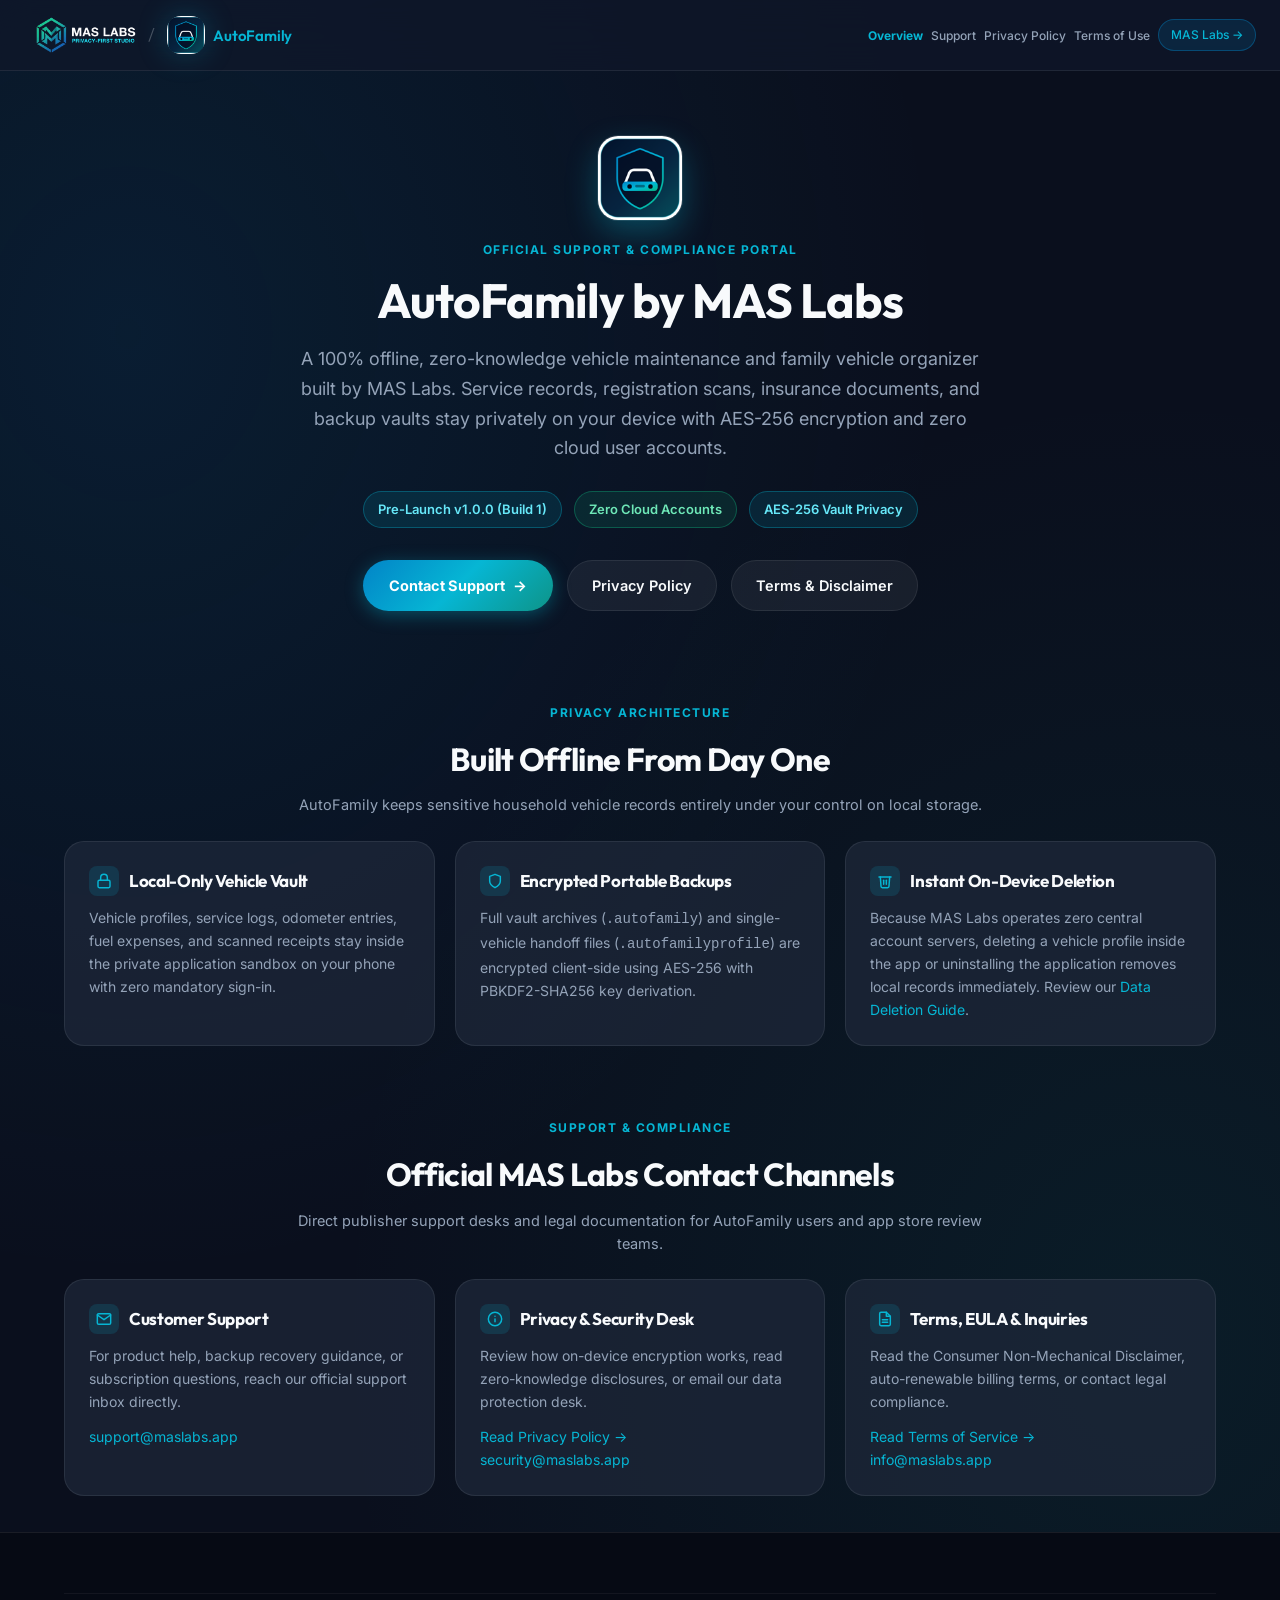
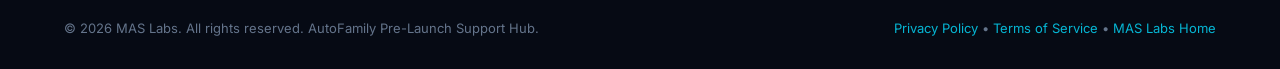
==== autofamily/index.html @ d7d251d2 "Pre-launch AutoFamily web namespace, legal compliance pages, and CODEOWNERS [2026-11-15 15:26 GST]" ====
<!DOCTYPE html>
<html lang="en">
<head>
  <meta charset="UTF-8">
  <meta name="viewport" content="width=device-width, initial-scale=1.0">
  <title>AutoFamily by MAS Labs | Official Support &amp; Pre-Launch Compliance Hub</title>
  <meta name="description" content="Official MAS Labs pre-launch support, privacy policy, data deletion guidance, and legal compliance portal for AutoFamily, our 100% offline encrypted vehicle maintenance and family records vault.">
  <meta name="robots" content="noindex, nofollow">
  <link rel="canonical" href="https://maslabs.app/autofamily/">

  <!-- Open Graph / Social Sharing -->
  <meta property="og:type" content="website">
  <meta property="og:site_name" content="MAS Labs">
  <meta property="og:title" content="AutoFamily by MAS Labs | Official Support &amp; Compliance Hub">
  <meta property="og:description" content="100% offline encrypted vehicle maintenance, service logs, and family document organizer by MAS Labs. Zero cloud accounts and zero ad trackers.">
  <meta property="og:url" content="https://maslabs.app/autofamily/">
  <meta property="og:image" content="https://maslabs.app/autofamily/assets/og-banner.png">
  <meta property="og:image:width" content="1200">
  <meta property="og:image:height" content="630">
  <meta property="og:image:alt" content="AutoFamily Offline Encrypted Vehicle Vault by MAS Labs">
  <meta property="og:locale" content="en_US">

  <!-- X / Twitter Card Meta Tags -->
  <meta name="twitter:card" content="summary_large_image">
  <meta name="twitter:title" content="AutoFamily by MAS Labs | Official Support &amp; Compliance Hub">
  <meta name="twitter:description" content="100% offline encrypted vehicle maintenance, service logs, and family document organizer by MAS Labs.">
  <meta name="twitter:image" content="https://maslabs.app/autofamily/assets/og-banner.png">

  <!-- Favicons & App Icons -->
  <link rel="icon" type="image/svg+xml" href="/autofamily/assets/autofamily-icon.svg">
  <link rel="icon" type="image/png" sizes="32x32" href="/favicon-32x32.png">
  <link rel="icon" type="image/png" sizes="16x16" href="/favicon-16x16.png">
  <link rel="apple-touch-icon" sizes="180x180" href="/apple-touch-icon.png">
  <link rel="shortcut icon" href="/favicon.ico">

  <link rel="preconnect" href="https://fonts.googleapis.com">
  <link rel="preconnect" href="https://fonts.gstatic.com" crossorigin>
  <link href="https://fonts.googleapis.com/css2?family=Inter:wght@300;400;500;600;700&family=Outfit:wght@500;600;700;800&display=swap" rel="stylesheet">

  <link rel="stylesheet" href="/styles.css?v=276.1">
  <link rel="stylesheet" href="/autofamily/autofamily.css?v=1">
</head>
<body>

  <!-- Navigation Bar -->
  <header class="navbar">
    <div class="container nav-container">
      <a href="/autofamily/" class="logo" aria-label="MAS Labs / AutoFamily Home">
        <picture class="brand-picture">
          <source srcset="/assets/branding/mas_labs_horizontal_lockup_nav.webp?v=276.1" type="image/webp">
          <img src="/assets/branding/mas_labs_horizontal_lockup_nav.png?v=276.1" alt="MAS Labs - Privacy-First Studio" class="nav-brand-lockup" width="111" height="40" decoding="async">
        </picture>
        <span class="nav-brand-divider">/</span>
        <span class="nav-product-group">
          <img src="/autofamily/assets/autofamily-icon-nav.png?v=1" alt="AutoFamily App Icon" class="nav-app-icon" width="28" height="28" decoding="async">
          <span class="nav-product-tag">AutoFamily</span>
        </span>
      </a>

      <ul class="nav-links">
        <li><a href="/autofamily/" style="color: var(--primary-cyan); font-weight: 700;">Overview</a></li>
        <li><a href="/autofamily/#support">Support</a></li>
        <li><a href="/autofamily/privacy.html">Privacy Policy</a></li>
        <li><a href="/autofamily/terms.html">Terms of Use</a></li>
        <li><a href="/" class="btn-nav">MAS Labs &rarr;</a></li>
      </ul>

      <button class="mobile-menu-btn" aria-label="Toggle navigation menu" aria-expanded="false">&#9776;</button>
    </div>
  </header>

  <main class="container">
    <!-- Hero Overview Section -->
    <section class="af-hero">
      <div class="af-hero-icon-wrap">
        <img src="/autofamily/assets/autofamily-icon-nav.png?v=1" alt="AutoFamily by MAS Labs" class="af-hero-icon" width="84" height="84">
      </div>

      <span class="section-tag">Official Support &amp; Compliance Portal</span>
      <h1 class="af-hero-title">AutoFamily by MAS Labs</h1>
      <p class="af-hero-subtitle">
        A 100% offline, zero-knowledge vehicle maintenance and family vehicle organizer built by MAS Labs. Service records, registration scans, insurance documents, and backup vaults stay privately on your device with AES-256 encryption and zero cloud user accounts.
      </p>

      <div class="af-status-row">
        <span class="af-pill" id="afVersionBadge">Pre-Launch v1.0.0 (Build 1)</span>
        <span class="af-pill af-pill-emerald">Zero Cloud Accounts</span>
        <span class="af-pill">AES-256 Vault Privacy</span>
      </div>

      <div class="af-cta-row">
        <a href="mailto:support@maslabs.app?subject=AutoFamily%20Support" class="af-btn-primary">
          <span>Contact Support</span> &rarr;
        </a>
        <a href="/autofamily/privacy.html" class="af-btn-secondary">
          <span>Privacy Policy</span>
        </a>
        <a href="/autofamily/terms.html" class="af-btn-secondary">
          <span>Terms &amp; Disclaimer</span>
        </a>
      </div>
    </section>

    <!-- Architecture & Privacy Principles -->
    <section class="af-section" aria-labelledby="architecture-heading">
      <div class="af-section-header">
        <span class="section-tag">Privacy Architecture</span>
        <h2 id="architecture-heading">Built Offline From Day One</h2>
        <p>AutoFamily keeps sensitive household vehicle records entirely under your control on local storage.</p>
      </div>

      <div class="af-grid">
        <article class="af-card">
          <h3>
            <span class="af-icon-badge" aria-hidden="true">
              <svg width="16" height="16" viewBox="0 0 24 24" fill="none" stroke="currentColor" stroke-width="2.2" stroke-linecap="round" stroke-linejoin="round"><rect x="3" y="11" width="18" height="11" rx="2"/><path d="M7 11V7a5 5 0 0 1 10 0v4"/></svg>
            </span>
            <span>Local-Only Vehicle Vault</span>
          </h3>
          <p>Vehicle profiles, service logs, odometer entries, fuel expenses, and scanned receipts stay inside the private application sandbox on your phone with zero mandatory sign-in.</p>
        </article>

        <article class="af-card">
          <h3>
            <span class="af-icon-badge" aria-hidden="true">
              <svg width="16" height="16" viewBox="0 0 24 24" fill="none" stroke="currentColor" stroke-width="2.2" stroke-linecap="round" stroke-linejoin="round"><path d="M12 22s8-4 8-10V5l-8-3-8 3v7c0 6 8 10 8 10z"/></svg>
            </span>
            <span>Encrypted Portable Backups</span>
          </h3>
          <p>Full vault archives (<code>.autofamily</code>) and single-vehicle handoff files (<code>.autofamilyprofile</code>) are encrypted client-side using AES-256 with PBKDF2-SHA256 key derivation.</p>
        </article>

        <article class="af-card">
          <h3>
            <span class="af-icon-badge" aria-hidden="true">
              <svg width="16" height="16" viewBox="0 0 24 24" fill="none" stroke="currentColor" stroke-width="2.2" stroke-linecap="round" stroke-linejoin="round"><polyline points="3 6 5 6 21 6"/><path d="M19 6l-1 14a2 2 0 0 1-2 2H8a2 2 0 0 1-2-2L5 6"/><path d="M10 11v6"/><path d="M14 11v6"/></svg>
            </span>
            <span>Instant On-Device Deletion</span>
          </h3>
          <p>Because MAS Labs operates zero central account servers, deleting a vehicle profile inside the app or uninstalling the application removes local records immediately. Review our <a href="/autofamily/privacy.html#data-deletion">Data Deletion Guide</a>.</p>
        </article>
      </div>
    </section>

    <!-- Official Support & Legal Compliance Hub -->
    <section id="support" class="af-section" aria-labelledby="support-heading">
      <div class="af-section-header">
        <span class="section-tag">Support &amp; Compliance</span>
        <h2 id="support-heading">Official MAS Labs Contact Channels</h2>
        <p>Direct publisher support desks and legal documentation for AutoFamily users and app store review teams.</p>
      </div>

      <div class="af-grid">
        <article class="af-card">
          <h3>
            <span class="af-icon-badge" aria-hidden="true">
              <svg width="16" height="16" viewBox="0 0 24 24" fill="none" stroke="currentColor" stroke-width="2.2" stroke-linecap="round" stroke-linejoin="round"><path d="M4 4h16c1.1 0 2 .9 2 2v12c0 1.1-.9 2-2 2H4c-1.1 0-2-.9-2-2V6c0-1.1.9-2 2-2z"/><polyline points="22,6 12,13 2,6"/></svg>
            </span>
            <span>Customer Support</span>
          </h3>
          <p>For product help, backup recovery guidance, or subscription questions, reach our official support inbox directly.</p>
          <p><a href="mailto:support@maslabs.app?subject=AutoFamily%20Support">support@maslabs.app</a></p>
        </article>

        <article class="af-card">
          <h3>
            <span class="af-icon-badge" aria-hidden="true">
              <svg width="16" height="16" viewBox="0 0 24 24" fill="none" stroke="currentColor" stroke-width="2.2" stroke-linecap="round" stroke-linejoin="round"><circle cx="12" cy="12" r="10"/><line x1="12" y1="16" x2="12" y2="12"/><line x1="12" y1="8" x2="12.01" y2="8"/></svg>
            </span>
            <span>Privacy &amp; Security Desk</span>
          </h3>
          <p>Review how on-device encryption works, read zero-knowledge disclosures, or email our data protection desk.</p>
          <p><a href="/autofamily/privacy.html">Read Privacy Policy &rarr;</a><br><a href="mailto:security@maslabs.app?subject=AutoFamily%20Security">security@maslabs.app</a></p>
        </article>

        <article class="af-card">
          <h3>
            <span class="af-icon-badge" aria-hidden="true">
              <svg width="16" height="16" viewBox="0 0 24 24" fill="none" stroke="currentColor" stroke-width="2.2" stroke-linecap="round" stroke-linejoin="round"><path d="M14 2H6a2 2 0 0 0-2 2v16a2 2 0 0 0 2 2h12a2 2 0 0 0 2-2V8z"/><polyline points="14 2 14 8 20 8"/><line x1="16" y1="13" x2="8" y2="13"/><line x1="16" y1="17" x2="8" y2="17"/></svg>
            </span>
            <span>Terms, EULA &amp; Inquiries</span>
          </h3>
          <p>Read the Consumer Non-Mechanical Disclaimer, auto-renewable billing terms, or contact legal compliance.</p>
          <p><a href="/autofamily/terms.html">Read Terms of Service &rarr;</a><br><a href="mailto:info@maslabs.app?subject=AutoFamily%20Inquiry">info@maslabs.app</a></p>
        </article>
      </div>
    </section>
  </main>

  <!-- Footer -->
  <footer class="footer">
    <div class="container">
      <div class="footer-bottom">
        <div>&copy; 2026 MAS Labs. All rights reserved. AutoFamily Pre-Launch Support Hub.</div>
        <div>
          <a href="/autofamily/privacy.html">Privacy Policy</a> &bull;
          <a href="/autofamily/terms.html">Terms of Service</a> &bull;
          <a href="/">MAS Labs Home</a>
        </div>
      </div>
    </div>
  </footer>

  <script src="/autofamily/autofamily.js?v=1" defer></script>
</body>
</html>
---- styles.css ----
/* ==========================================================================
   🏥 MAS Labs & MediFamily - Premium Health-Tech Design System
   ========================================================================== */

:root {
  --bg-primary: #0a0f1d;
  --bg-secondary: #0f172a;
  --bg-card: rgba(30, 41, 59, 0.7);
  --bg-glass: rgba(15, 23, 42, 0.75);
  
  --text-primary: #f8fafc;
  --text-secondary: #94a3b8;
  --text-muted: #64748b;
  
  --primary-blue: #0284c7;
  --primary-cyan: #06b6d4;
  --primary-teal: #0d9488;
  --accent-emerald: #10b981;
  --accent-amber: #f59e0b;
  
  --border-glass: rgba(255, 255, 255, 0.08);
  --border-hover: rgba(14, 165, 233, 0.4);
  
  --gradient-hero: linear-gradient(135deg, #0284c7 0%, #06b6d4 50%, #0d9488 100%);
  --gradient-card: linear-gradient(180deg, rgba(30, 41, 59, 0.8) 0%, rgba(15, 23, 42, 0.9) 100%);
  --gradient-glow: radial-gradient(circle at 50% 0%, rgba(2, 132, 199, 0.15), transparent 70%);
  
  --shadow-sm: 0 2px 8px rgba(0, 0, 0, 0.3);
  --shadow-md: 0 8px 24px rgba(0, 0, 0, 0.4);
  --shadow-lg: 0 16px 40px rgba(0, 0, 0, 0.6);
  --shadow-glow: 0 0 30px rgba(6, 182, 212, 0.25);
  
  --radius-sm: 8px;
  --radius-md: 14px;
  --radius-lg: 20px;
  --radius-full: 9999px;
  
  --transition: all 0.3s cubic-bezier(0.4, 0, 0.2, 1);
}

/* Reset & Base Setup */
*, *::before, *::after {
  box-sizing: border-box;
  margin: 0;
  padding: 0;
}

html {
  scroll-behavior: smooth;
  font-family: 'Inter', -apple-system, BlinkMacSystemFont, 'Segoe UI', Roboto, sans-serif;
  background-color: var(--bg-primary);
  color: var(--text-primary);
  line-height: 1.6;
}

body {
  overflow-x: hidden;
  background: var(--bg-primary);
  background-image: 
    radial-gradient(at 10% 20%, rgba(2, 132, 199, 0.12) 0px, transparent 50%),
    radial-gradient(at 90% 80%, rgba(13, 148, 136, 0.1) 0px, transparent 50%);
  min-height: 100vh;
}

/* Container */
.container {
  max-width: 1200px;
  margin: 0 auto;
  padding: 0 24px;
}

/* Typography */
h1, h2, h3, h4 {
  font-family: 'Outfit', sans-serif;
  font-weight: 700;
  color: var(--text-primary);
  letter-spacing: -0.02em;
}

a {
  color: var(--primary-cyan);
  text-decoration: none;
  transition: var(--transition);
}

a:hover {
  color: var(--primary-blue);
}

/* ==========================================================================
   Navigation Bar
   ========================================================================== */
.navbar {
  position: fixed;
  top: 0;
  left: 0;
  right: 0;
  z-index: 1000;
  background: var(--bg-glass);
  backdrop-filter: blur(16px);
  -webkit-backdrop-filter: blur(16px);
  border-bottom: 1px solid var(--border-glass);
  padding: 16px 0;
  transition: var(--transition);
}

.nav-container {
  display: flex;
  justify-content: space-between;
  align-items: center;
  max-width: 1440px;
  width: 100%;
  margin: 0 auto;
  padding: 0 24px;
}

.logo {
  display: flex;
  align-items: center;
  gap: 12px;
  font-size: 20px;
  font-weight: 800;
  font-family: 'Outfit', sans-serif;
  color: var(--text-primary);
  flex-shrink: 0;
}

picture.brand-picture {
  display: contents;
}

.logo-icon {
  width: 38px;
  height: 38px;
  background: var(--gradient-hero);
  border-radius: var(--radius-md);
  display: flex;
  align-items: center;
  justify-content: center;
  font-size: 20px;
  box-shadow: var(--shadow-glow);
}

.nav-logo-img,
.logo img:not(.nav-brand-lockup):not(.footer-brand-lockup) {
  width: 38px !important;
  height: 38px !important;
  max-width: 38px !important;
  max-height: 38px !important;
  min-width: 38px !important;
  min-height: 38px !important;
  border-radius: var(--radius-md);
  box-shadow: var(--shadow-glow);
  object-fit: cover;
  display: block;
  flex-shrink: 0;
}

.nav-brand-lockup {
  height: 40px !important;
  width: auto !important;
  max-width: 128px !important;
  min-width: unset !important;
  min-height: unset !important;
  border-radius: 0 !important;
  box-shadow: none !important;
  object-fit: contain !important;
  display: block;
  flex-shrink: 0;
}

.nav-brand-divider {
  color: rgba(255, 255, 255, 0.25);
  font-weight: 300;
  font-size: 18px;
  line-height: 1;
  user-select: none;
}

.nav-product-group {
  display: inline-flex;
  align-items: center;
  gap: 8px;
}

.nav-app-icon {
  width: 28px !important;
  height: 28px !important;
  max-width: 28px !important;
  max-height: 28px !important;
  min-width: 28px !important;
  min-height: 28px !important;
  border-radius: 7px;
  box-shadow: 0 2px 8px rgba(6, 182, 212, 0.3);
  object-fit: cover;
  display: block;
  flex-shrink: 0;
}

.footer-app-icon {
  width: 24px !important;
  height: 24px !important;
  max-width: 24px !important;
  max-height: 24px !important;
  min-width: 24px !important;
  min-height: 24px !important;
  border-radius: 6px;
  box-shadow: 0 2px 6px rgba(6, 182, 212, 0.25);
  object-fit: cover;
  display: block;
  flex-shrink: 0;
}

.hero-brand-icon-wrapper {
  display: flex;
  justify-content: center;
  margin-bottom: 22px;
}

.hero-app-icon {
  width: 84px;
  height: 84px;
  border-radius: 20px;
  box-shadow: 0 12px 36px rgba(6, 182, 212, 0.35), 0 0 0 1px rgba(255, 255, 255, 0.12);
  transition: transform 0.3s ease, box-shadow 0.3s ease;
  display: block;
}

.hero-app-icon:hover {
  transform: translateY(-4px) scale(1.02);
  box-shadow: 0 16px 44px rgba(6, 182, 212, 0.45), 0 0 0 1px rgba(0, 245, 160, 0.3);
}

.nav-product-tag {
  font-size: 15px;
  font-weight: 600;
  color: var(--primary-cyan);
  letter-spacing: -0.2px;
  line-height: 1;
  white-space: nowrap;
}

.footer-brand-lockup {
  height: 34px !important;
  width: auto !important;
  max-width: 108px !important;
  min-width: unset !important;
  min-height: unset !important;
  border-radius: 0 !important;
  box-shadow: none !important;
  object-fit: contain !important;
  display: block;
  flex-shrink: 0;
}

.nav-links {
  display: flex;
  align-items: center;
  gap: 12px;
  list-style: none;
  white-space: nowrap;
  flex-shrink: 0;
}

.nav-links li {
  white-space: nowrap;
  flex-shrink: 0;
}

.nav-links a {
  color: var(--text-secondary);
  font-weight: 500;
  font-size: 13px;
  white-space: nowrap;
  transition: var(--transition);
}

.nav-links a:hover {
  color: var(--text-primary);
}

.btn-nav {
  padding: 6px 14px;
  background: rgba(2, 132, 199, 0.15);
  border: 1px solid rgba(2, 132, 199, 0.4);
  color: var(--primary-cyan) !important;
  border-radius: var(--radius-full);
  transition: var(--transition);
  white-space: nowrap !important;
  flex-shrink: 0 !important;
  display: inline-flex;
  align-items: center;
  justify-content: center;
  font-size: 12.5px;
  font-weight: 600;
}

.btn-nav:hover {
  background: var(--primary-blue);
  color: #ffffff !important;
  border-color: var(--primary-blue);
  box-shadow: var(--shadow-glow);
}

.mobile-menu-btn {
  display: none;
  background: none;
  border: none;
  color: var(--text-primary);
  font-size: 24px;
  cursor: pointer;
}

/* ==========================================================================
   Hero Section
   ========================================================================== */
.hero {
  padding: 160px 0 100px;
  text-align: center;
  position: relative;
}

.badge-pill {
  display: inline-flex;
  align-items: center;
  gap: 8px;
  padding: 6px 16px;
  background: rgba(6, 182, 212, 0.1);
  border: 1px solid rgba(6, 182, 212, 0.3);
  border-radius: var(--radius-full);
  font-size: 13px;
  font-weight: 600;
  color: var(--primary-cyan);
  margin-bottom: 24px;
  box-shadow: 0 0 20px rgba(6, 182, 212, 0.1);
}

.hero-title {
  font-size: 54px;
  line-height: 1.15;
  margin-bottom: 20px;
  max-width: 860px;
  margin-left: auto;
  margin-right: auto;
}

.gradient-text {
  background: var(--gradient-hero);
  -webkit-background-clip: text;
  background-clip: text;
  -webkit-text-fill-color: transparent;
}

.hero-subtitle {
  font-size: 19px;
  color: var(--text-secondary);
  max-width: 680px;
  margin: 0 auto 36px;
  font-weight: 400;
}

/* CTA Download Buttons */
.hero-cta {
  display: flex;
  justify-content: center;
  align-items: center;
  gap: 16px;
  flex-wrap: wrap;
  margin-bottom: 50px;
}

.store-btn {
  display: inline-flex;
  align-items: center;
  gap: 12px;
  padding: 12px 18px;
  width: 276px;
  max-width: 100%;
  min-height: 66px;
  box-sizing: border-box;
  background: var(--bg-card);
  border: 1px solid var(--border-glass);
  border-radius: var(--radius-md);
  color: var(--text-primary);
  text-align: left;
  transition: var(--transition);
  cursor: pointer;
  box-shadow: var(--shadow-md);
  text-decoration: none;
  font-family: inherit;
  appearance: none;
  -webkit-appearance: none;
}

.store-btn:hover {
  border-color: var(--primary-cyan);
  transform: translateY(-2px);
  box-shadow: var(--shadow-glow);
  color: var(--text-primary);
}

.store-btn-icon {
  font-size: 26px;
  display: flex;
  align-items: center;
  justify-content: center;
  flex-shrink: 0;
}

.store-svg-icon {
  width: 26px;
  height: 26px;
  flex-shrink: 0;
  display: block;
}

.store-btn-text {
  display: flex;
  flex-direction: column;
  justify-content: center;
  min-width: 0;
}

.store-btn-text span {
  display: block;
  font-size: 11px;
  color: var(--text-muted);
  text-transform: uppercase;
  letter-spacing: 0.5px;
  line-height: 1.2;
}

.store-btn-text strong {
  display: inline-flex;
  align-items: center;
  font-size: 15px;
  font-weight: 700;
  line-height: 1.2;
  margin-top: 2px;
  white-space: nowrap;
}

.coming-soon-badge {
  display: inline-flex;
  align-items: center;
  justify-content: center;
  background: rgba(245, 158, 11, 0.2);
  color: var(--accent-amber);
  font-size: 9.5px;
  font-weight: 700;
  padding: 2px 6px;
  border-radius: 4px;
  margin-left: 6px;
  border: 1px solid rgba(245, 158, 11, 0.4);
  line-height: 1.2;
  letter-spacing: 0.3px;
  text-transform: uppercase;
  white-space: nowrap;
  vertical-align: middle;
  flex-shrink: 0;
}

/* Hero Showcase Cards */
.hero-stats {
  display: grid;
  grid-template-columns: repeat(3, 1fr);
  gap: 20px;
  max-width: 800px;
  margin: 0 auto;
}

.stat-card {
  background: var(--gradient-card);
  border: 1px solid var(--border-glass);
  border-radius: var(--radius-md);
  padding: 20px;
  backdrop-filter: blur(10px);
}

.stat-icon {
  font-size: 24px;
  margin-bottom: 8px;
}

.stat-title {
  font-size: 15px;
  font-weight: 700;
  color: var(--text-primary);
  margin-bottom: 4px;
}

.stat-desc {
  font-size: 12px;
  color: var(--text-secondary);
}

/* ==========================================================================
   Features Section
   ========================================================================== */
.section {
  padding: 90px 0;
}

.section-header {
  text-align: center;
  max-width: 640px;
  margin: 0 auto 60px;
}

.section-tag {
  font-size: 12px;
  font-weight: 700;
  color: var(--primary-cyan);
  text-transform: uppercase;
  letter-spacing: 1.5px;
  margin-bottom: 12px;
  display: block;
}

.section-title {
  font-size: 36px;
  margin-bottom: 16px;
}

.section-desc {
  font-size: 16px;
  color: var(--text-secondary);
}

.features-grid {
  display: grid;
  grid-template-columns: repeat(3, 1fr);
  gap: 24px;
}

.feature-card {
  background: var(--gradient-card);
  border: 1px solid var(--border-glass);
  border-radius: var(--radius-lg);
  padding: 32px 24px;
  transition: var(--transition);
  position: relative;
  overflow: hidden;
}

.feature-card::before {
  content: '';
  position: absolute;
  top: 0;
  left: 0;
  right: 0;
  height: 3px;
  background: var(--gradient-hero);
  opacity: 0;
  transition: var(--transition);
}

.feature-card:hover {
  transform: translateY(-4px);
  border-color: var(--border-hover);
  box-shadow: var(--shadow-glow);
}

.feature-card:hover::before {
  opacity: 1;
}

.feature-icon-box {
  width: 52px;
  height: 52px;
  border-radius: var(--radius-md);
  background: rgba(2, 132, 199, 0.15);
  border: 1px solid rgba(2, 132, 199, 0.3);
  display: flex;
  align-items: center;
  justify-content: center;
  font-size: 24px;
  margin: 0 auto 16px auto;
}

.card-number {
  position: absolute;
  top: 20px;
  right: 20px;
  font-family: 'Outfit', sans-serif;
  font-size: 12px;
  font-weight: 700;
  color: var(--text-muted);
  background: rgba(255, 255, 255, 0.04);
  border: 1px solid rgba(255, 255, 255, 0.08);
  padding: 3px 9px;
  border-radius: var(--radius-full);
  letter-spacing: 0.5px;
  transition: var(--transition);
  user-select: none;
}

.feature-card:hover .card-number {
  color: var(--primary-cyan);
  background: rgba(6, 182, 212, 0.12);
  border-color: rgba(6, 182, 212, 0.35);
  box-shadow: 0 0 12px rgba(6, 182, 212, 0.2);
}

.card-pill {
  display: block;
  width: fit-content;
  margin: 0 auto 12px auto;
  text-align: center;
  font-size: 10.5px;
  font-weight: 700;
  color: var(--primary-cyan);
  background: rgba(2, 132, 199, 0.12);
  border: 1px solid rgba(2, 132, 199, 0.25);
  border-radius: 4px;
  padding: 2px 7px;
  text-transform: uppercase;
  letter-spacing: 0.5px;
}

.feature-title {
  text-align: center;
  font-size: 18px;
  margin-bottom: 16px;
  padding-bottom: 16px;
  border-bottom: 1px solid rgba(255, 255, 255, 0.08);
  transition: border-color 0.25s ease;
}

.feature-card:hover .feature-title {
  border-color: rgba(6, 182, 212, 0.25);
}

.feature-text {
  text-align: left;
  font-size: 13.5px;
  color: var(--text-secondary);
  line-height: 1.6;
}

/* ==========================================================================
   Security Architecture Section
   ========================================================================== */
.security-box {
  background: linear-gradient(135deg, rgba(15, 23, 42, 0.9) 0%, rgba(30, 41, 59, 0.8) 100%);
  border: 1px solid rgba(14, 165, 233, 0.3);
  border-radius: var(--radius-lg);
  padding: 48px;
  box-shadow: var(--shadow-lg);
}

.security-grid {
  display: grid;
  grid-template-columns: 1fr 1fr;
  gap: 40px;
  align-items: center;
}

.security-list {
  list-style: none;
  margin-top: 24px;
}

.security-list li {
  display: flex;
  align-items: flex-start;
  gap: 12px;
  margin-bottom: 18px;
  font-size: 14.5px;
  color: var(--text-secondary);
}

.security-list li strong {
  color: var(--text-primary);
}

.shield-badge {
  font-size: 18px;
  color: var(--accent-emerald);
}

/* ==========================================================================
   Legal & Documents Layout (Privacy & Terms)
   ========================================================================== */
.legal-container {
  background: var(--bg-card);
  border: 1px solid var(--border-glass);
  border-radius: var(--radius-lg);
  padding: 48px;
  margin-bottom: 40px;
}

.legal-content h2 {
  font-size: 24px;
  margin: 32px 0 16px;
  color: var(--primary-cyan);
  border-bottom: 1px solid var(--border-glass);
  padding-bottom: 8px;
}

.legal-content h3 {
  font-size: 18px;
  margin: 24px 0 12px;
  color: var(--text-primary);
}

.legal-content p, .legal-content li {
  font-size: 14.5px;
  color: var(--text-secondary);
  margin-bottom: 14px;
  line-height: 1.7;
}

.legal-content ul {
  padding-left: 24px;
  margin-bottom: 16px;
}

.alert-box {
  background: rgba(245, 158, 11, 0.1);
  border: 1px solid rgba(245, 158, 11, 0.3);
  border-radius: var(--radius-md);
  padding: 16px 20px;
  margin: 20px 0;
  color: #fbbf24;
  font-size: 14px;
}

/* ==========================================================================
   Contact Section
   ========================================================================== */
.contact-grid {
  display: grid;
  grid-template-columns: repeat(3, 1fr);
  gap: 24px;
}

.contact-card {
  background: var(--gradient-card);
  border: 1px solid var(--border-glass);
  border-radius: var(--radius-md);
  padding: 28px;
  text-align: center;
  transition: var(--transition);
}

.contact-card:hover {
  border-color: var(--primary-cyan);
  transform: translateY(-4px);
}

.contact-card-icon {
  font-size: 32px;
  margin-bottom: 14px;
}

.contact-card h3 {
  font-size: 17px;
  margin-bottom: 8px;
}

.contact-card p {
  font-size: 13px;
  color: var(--text-secondary);
  margin-bottom: 16px;
}

.email-pill {
  display: inline-flex;
  align-items: center;
  gap: 8px;
  padding: 8px 16px;
  background: rgba(2, 132, 199, 0.15);
  border: 1px solid rgba(2, 132, 199, 0.3);
  border-radius: var(--radius-full);
  color: var(--primary-cyan);
  font-weight: 600;
  font-size: 13px;
  cursor: pointer;
  transition: var(--transition);
}

.email-pill:hover {
  background: var(--primary-blue);
  color: #ffffff;
}

/* ==========================================================================
   Modal Dialog ("Coming Soon")
   ========================================================================== */
.modal-overlay {
  position: fixed;
  top: 0;
  left: 0;
  right: 0;
  bottom: 0;
  background: rgba(10, 15, 29, 0.85);
  backdrop-filter: blur(8px);
  display: none;
  align-items: center;
  justify-content: center;
  z-index: 2000;
  padding: 20px;
}

.modal-overlay.active {
  display: flex;
  animation: fadeIn 0.25s ease-out;
}

.modal-box {
  background: var(--bg-secondary);
  border: 1px solid rgba(14, 165, 233, 0.4);
  border-radius: var(--radius-lg);
  max-width: 480px;
  width: 100%;
  padding: 36px 28px;
  text-align: center;
  box-shadow: var(--shadow-lg);
  position: relative;
  animation: scaleUp 0.25s cubic-bezier(0.175, 0.885, 0.32, 1.275);
}

.modal-close {
  position: absolute;
  top: 16px;
  right: 16px;
  background: none;
  border: none;
  color: var(--text-muted);
  font-size: 24px;
  cursor: pointer;
}

.modal-icon {
  font-size: 48px;
  margin-bottom: 16px;
}

.modal-title {
  font-size: 22px;
  margin-bottom: 12px;
}

.modal-desc {
  font-size: 14px;
  color: var(--text-secondary);
  margin-bottom: 24px;
  line-height: 1.6;
}

/* ==========================================================================
   Footer
   ========================================================================== */
.footer {
  background: #060a14;
  border-top: 1px solid var(--border-glass);
  padding: 60px 0 30px;
  color: var(--text-muted);
  font-size: 13px;
}

.footer-grid {
  display: grid;
  grid-template-columns: 2fr 1fr 1fr 1.2fr;
  gap: 32px;
  margin-bottom: 40px;
}

.footer-col h4 {
  font-size: 14px;
  color: var(--text-primary);
  margin-bottom: 16px;
  text-transform: uppercase;
  letter-spacing: 1px;
}

.footer-links {
  list-style: none;
}

.footer-links li {
  margin-bottom: 10px;
}

.footer-links a {
  color: var(--text-secondary);
}

.footer-links a:hover {
  color: var(--text-primary);
}

.footer-bottom {
  border-top: 1px solid rgba(255, 255, 255, 0.05);
  padding-top: 24px;
  display: flex;
  justify-content: space-between;
  align-items: center;
  flex-wrap: wrap;
  gap: 16px;
}

/* Toast Notification */
.toast {
  position: fixed;
  bottom: 24px;
  right: 24px;
  background: var(--primary-blue);
  color: #ffffff;
  padding: 12px 20px;
  border-radius: var(--radius-md);
  font-size: 14px;
  font-weight: 600;
  box-shadow: var(--shadow-md);
  transform: translateY(100px);
  opacity: 0;
  transition: var(--transition);
  z-index: 3000;
}

.toast.show {
  transform: translateY(0);
  opacity: 1;
}

/* ==========================================================================
   Pricing & Monetization Section (Rich Glassmorphic 4-Card Design)
   ========================================================================== */
.pricing-promo-banner {
  display: flex;
  align-items: center;
  justify-content: center;
  gap: 10px;
  max-width: 720px;
  margin: 0 auto 40px;
  padding: 12px 24px;
  background: linear-gradient(135deg, rgba(245, 158, 11, 0.15), rgba(239, 68, 68, 0.12));
  border: 1px solid rgba(245, 158, 11, 0.4);
  border-radius: var(--radius-full);
  box-shadow: 0 0 25px rgba(245, 158, 11, 0.15);
  animation: pulsePromo 3s ease-in-out infinite;
}

@keyframes pulsePromo {
  0%, 100% { transform: scale(1); box-shadow: 0 0 20px rgba(245, 158, 11, 0.15); }
  50% { transform: scale(1.015); box-shadow: 0 0 30px rgba(245, 158, 11, 0.28); }
}

.promo-fire-icon {
  font-size: 20px;
}

.promo-banner-text {
  font-size: 13.5px;
  font-weight: 700;
  color: #fbbf24;
  letter-spacing: 0.5px;
  text-transform: uppercase;
}

.pricing-grid {
  display: grid;
  grid-template-columns: repeat(4, 1fr);
  gap: 24px;
  margin-bottom: 60px;
  align-items: stretch;
}

.pricing-card {
  background: var(--bg-card);
  border: 1px solid var(--border-glass);
  border-radius: var(--radius-lg);
  padding: 32px 24px;
  display: flex;
  flex-direction: column;
  position: relative;
  transition: var(--transition);
  backdrop-filter: blur(12px);
}

.pricing-card:hover {
  transform: translateY(-6px);
  border-color: rgba(6, 182, 212, 0.4);
  box-shadow: var(--shadow-glow);
}

.pricing-card-featured {
  background: linear-gradient(180deg, rgba(15, 23, 42, 0.9), rgba(30, 27, 75, 0.8));
  border: 2px solid #f59e0b;
  box-shadow: 0 10px 40px rgba(245, 158, 11, 0.18);
}

.pricing-card-featured:hover {
  transform: translateY(-6px);
  border-color: #fbbf24;
  box-shadow: 0 15px 50px rgba(245, 158, 11, 0.28);
}

.pricing-card-lifetime {
  background: linear-gradient(180deg, rgba(15, 23, 42, 0.9), rgba(49, 16, 80, 0.7));
  border: 1.5px solid #a855f7;
  box-shadow: 0 10px 35px rgba(168, 85, 247, 0.15);
}

.pricing-card-lifetime:hover {
  border-color: #c084fc;
  box-shadow: 0 15px 45px rgba(168, 85, 247, 0.25);
}

.popular-ribbon {
  position: absolute;
  top: -14px;
  left: 50%;
  transform: translateX(-50%);
  background: linear-gradient(135deg, #f59e0b, #d97706);
  color: #0f172a;
  font-size: 11px;
  font-weight: 800;
  padding: 4px 14px;
  border-radius: var(--radius-full);
  letter-spacing: 0.5px;
  box-shadow: 0 4px 12px rgba(245, 158, 11, 0.4);
  white-space: nowrap;
}

.ribbon-purple {
  background: linear-gradient(135deg, #a855f7, #7e22ce);
  color: #ffffff;
  box-shadow: 0 4px 12px rgba(168, 85, 247, 0.4);
}

.pricing-header {
  text-align: center;
  margin-bottom: 20px;
}

.pricing-icon {
  font-size: 32px;
  margin-bottom: 12px;
}

.pricing-pill {
  display: inline-block;
  font-size: 11px;
  font-weight: 700;
  text-transform: uppercase;
  letter-spacing: 0.5px;
  color: var(--primary-cyan);
  background: rgba(6, 182, 212, 0.12);
  border: 1px solid rgba(6, 182, 212, 0.25);
  padding: 3px 10px;
  border-radius: var(--radius-full);
  margin-bottom: 10px;
}

.pill-gold {
  color: #fbbf24;
  background: rgba(245, 158, 11, 0.15);
  border-color: rgba(245, 158, 11, 0.3);
}

.pill-purple {
  color: #c084fc;
  background: rgba(168, 85, 247, 0.15);
  border-color: rgba(168, 85, 247, 0.3);
}

.pricing-tier-name {
  font-size: 20px;
  font-weight: 700;
  margin-bottom: 6px;
  color: var(--text-primary);
}

.pricing-tier-desc {
  font-size: 13px;
  color: var(--text-secondary);
  line-height: 1.4;
  min-height: 36px;
}

.pricing-price-box {
  text-align: center;
  padding: 16px 0;
  border-top: 1px solid rgba(255, 255, 255, 0.08);
  border-bottom: 1px solid rgba(255, 255, 255, 0.08);
  margin-bottom: 20px;
}

.pricing-price-row {
  display: flex;
  align-items: baseline;
  justify-content: center;
  gap: 6px;
  flex-wrap: wrap;
}

.price-strikethrough {
  font-size: 16px;
  color: #ef4444;
  text-decoration: line-through;
  font-weight: 600;
  opacity: 0.85;
}

.price-val {
  font-size: 32px;
  font-weight: 800;
  font-family: var(--font-heading);
  color: var(--text-primary);
}

.gradient-gold {
  background: linear-gradient(135deg, #fbbf24, #f59e0b);
  -webkit-background-clip: text;
  background-clip: text;
  -webkit-text-fill-color: transparent;
}

.gradient-purple {
  background: linear-gradient(135deg, #e9d5ff, #c084fc);
  -webkit-background-clip: text;
  background-clip: text;
  -webkit-text-fill-color: transparent;
}

.price-period {
  font-size: 13px;
  color: var(--text-muted);
  font-weight: 500;
}

.pricing-subtext {
  display: block;
  font-size: 11.5px;
  color: var(--text-secondary);
  margin-top: 4px;
}

.pricing-features-list {
  list-style: none;
  margin-bottom: 24px;
  flex-grow: 1;
}

.pricing-features-list li {
  font-size: 13px;
  color: var(--text-secondary);
  margin-bottom: 11px;
  line-height: 1.4;
  display: flex;
  align-items: flex-start;
  gap: 8px;
}

.pricing-features-list li strong {
  color: var(--text-primary);
}

.check-icon {
  color: var(--primary-cyan);
  font-weight: 800;
  font-size: 13px;
  flex-shrink: 0;
}

.gold-check {
  color: #fbbf24;
}

.purple-check {
  color: #c084fc;
}

.pricing-btn {
  width: 100%;
  padding: 12px 16px;
  border-radius: var(--radius-md);
  font-size: 14px;
  font-weight: 700;
  cursor: pointer;
  transition: var(--transition);
  border: none;
}

.btn-secondary {
  background: rgba(255, 255, 255, 0.07);
  color: var(--text-primary);
  border: 1px solid var(--border-glass);
}

.btn-secondary:hover {
  background: rgba(6, 182, 212, 0.15);
  border-color: var(--primary-cyan);
  color: #ffffff;
}

.btn-gold {
  background: linear-gradient(135deg, #f59e0b, #d97706);
  color: #0f172a;
  box-shadow: 0 4px 16px rgba(245, 158, 11, 0.3);
}

.btn-gold:hover {
  background: linear-gradient(135deg, #fbbf24, #f59e0b);
  box-shadow: 0 6px 20px rgba(245, 158, 11, 0.45);
  transform: translateY(-2px);
}

.btn-purple {
  background: linear-gradient(135deg, #a855f7, #7e22ce);
  color: #ffffff;
  box-shadow: 0 4px 16px rgba(168, 85, 247, 0.3);
}

.btn-purple:hover {
  background: linear-gradient(135deg, #c084fc, #a855f7);
  box-shadow: 0 6px 20px rgba(168, 85, 247, 0.45);
  transform: translateY(-2px);
}

/* 4-Pillar Fair Pricing Pledge */
.pricing-pledge-box {
  background: rgba(15, 23, 42, 0.6);
  border: 1px solid var(--border-glass);
  border-radius: var(--radius-lg);
  padding: 32px;
  backdrop-filter: blur(16px);
}

.pledge-grid {
  display: grid;
  grid-template-columns: repeat(4, 1fr);
  gap: 24px;
}

.pledge-item {
  text-align: center;
}

.pledge-icon {
  font-size: 28px;
  margin-bottom: 10px;
}

.pledge-item h4 {
  font-size: 14.5px;
  font-weight: 700;
  color: var(--text-primary);
  margin-bottom: 6px;
}

.pledge-item p {
  font-size: 12.5px;
  color: var(--text-secondary);
  line-height: 1.5;
}

/* Keyframes */
@keyframes fadeIn {
  from { opacity: 0; }
  to { opacity: 1; }
}

@keyframes scaleUp {
  from { opacity: 0; transform: scale(0.92); }
  to { opacity: 1; transform: scale(1); }
}

/* ==========================================================================
   FAQ & Billing Accordion Section
   ========================================================================== */
.faq-accordion-container {
  max-width: 860px;
  margin: 0 auto;
  display: flex;
  flex-direction: column;
  gap: 14px;
}

.faq-item {
  background: var(--bg-card);
  border: 1px solid var(--border-glass);
  border-radius: var(--radius-md);
  overflow: hidden;
  transition: var(--transition);
}

.faq-item:hover {
  border-color: rgba(0, 229, 255, 0.4);
}

.faq-item.active {
  border-color: var(--primary-cyan);
  box-shadow: 0 4px 20px rgba(0, 229, 255, 0.12);
}

.faq-question {
  width: 100%;
  padding: 18px 24px;
  background: transparent;
  border: none;
  display: flex;
  justify-content: space-between;
  align-items: center;
  text-align: left;
  font-family: 'Outfit', sans-serif;
  font-size: 16px;
  font-weight: 700;
  color: var(--text-primary);
  cursor: pointer;
  transition: var(--transition);
}

.faq-question:hover {
  color: var(--primary-cyan);
}

.faq-icon {
  font-size: 20px;
  font-weight: 400;
  color: var(--primary-cyan);
  transition: transform 0.3s ease;
}

.faq-item.active .faq-icon {
  transform: rotate(45deg);
}

.faq-answer {
  max-height: 0;
  overflow: hidden;
  transition: max-height 0.35s ease-in-out, padding 0.35s ease-in-out;
  padding: 0 24px;
}

.faq-item.active .faq-answer {
  max-height: 250px;
  padding: 0 24px 20px;
}

.faq-answer p {
  font-size: 14.5px;
  color: var(--text-secondary);
  line-height: 1.65;
  margin: 0;
}

/* ==========================================================================
   Responsive Breakpoints
   ========================================================================== */
@media (max-width: 1380px) {
  .nav-brand-lockup { height: 36px !important; max-width: 112px !important; }
  .nav-links { gap: 8px; }
  .nav-links a { font-size: 12px; }
  .btn-nav-beta { padding: 5px 10px !important; font-size: 12px !important; }
  .btn-nav { padding: 5px 12px !important; font-size: 12px !important; }
}

@media (max-width: 1200px) {
  .mobile-menu-btn { display: block; }
  .nav-links {
    display: none;
    flex-direction: column;
    position: absolute;
    top: 100%;
    left: 0;
    right: 0;
    background: rgba(15, 23, 42, 0.98);
    padding: 24px;
    gap: 16px;
    backdrop-filter: blur(16px);
    -webkit-backdrop-filter: blur(16px);
    border-bottom: 1px solid rgba(255, 255, 255, 0.1);
    box-shadow: 0 12px 36px rgba(0, 0, 0, 0.6);
  }
  .nav-links.mobile-open {
    display: flex !important;
  }
  .nav-links a {
    font-size: 15px !important;
    padding: 6px 0;
  }
  .btn-nav, .btn-nav-beta {
    width: 100%;
    text-align: center;
    justify-content: center;
    padding: 10px 16px !important;
  }
}

@media (max-width: 992px) {
  .hero-title { font-size: 42px; }
  .features-grid { grid-template-columns: repeat(2, 1fr); }
  .pricing-grid { grid-template-columns: repeat(2, 1fr); }
  .pledge-grid { grid-template-columns: repeat(2, 1fr); }
  .security-grid { grid-template-columns: 1fr; }
  .contact-grid { grid-template-columns: 1fr; }
  .footer-grid { grid-template-columns: 1fr; }
}

@media (max-width: 768px) {
  .hero { padding: 130px 0 60px; }
  .hero-title { font-size: 34px; }
  .hero-subtitle { font-size: 16px; }
  .features-grid { grid-template-columns: 1fr; }
  .pricing-grid { grid-template-columns: 1fr; }
  .pricing-card-featured { transform: none; }
  .pricing-card-featured:hover { transform: translateY(-6px); }
  .pledge-grid { grid-template-columns: 1fr; }
  .hero-stats { grid-template-columns: 1fr; }
  .legal-container { padding: 24px; }
  .security-box { padding: 28px; }
}

/* ==========================================================================
   Early Access & Closed Testing Program Styles
   Hero Beta Card, Attention Glow Button, Platform Switcher & Modal
   ========================================================================== */

/* Navbar Beta Pill */
.btn-nav-beta {
  padding: 6px 12px;
  background: linear-gradient(135deg, rgba(6, 182, 212, 0.2), rgba(2, 132, 199, 0.25));
  border: 1px solid rgba(6, 182, 212, 0.6);
  color: #38bdf8 !important;
  border-radius: var(--radius-full);
  font-size: 12.5px;
  font-weight: 600;
  transition: var(--transition);
  display: inline-flex;
  align-items: center;
  gap: 5px;
  white-space: nowrap !important;
  flex-shrink: 0 !important;
}

.btn-nav-beta:hover {
  background: linear-gradient(135deg, rgba(6, 182, 212, 0.35), rgba(2, 132, 199, 0.45));
  border-color: #38bdf8;
  color: #ffffff !important;
  box-shadow: 0 0 16px rgba(6, 182, 212, 0.4);
  transform: translateY(-1px);
}

/* Store Badge Active State */
.coming-soon-badge.beta-active-badge {
  background: rgba(16, 185, 129, 0.18);
  color: #34d399;
  border: 1px solid rgba(16, 185, 129, 0.45);
}

/* Hero Beta Card */
.hero-beta-card {
  max-width: 780px;
  margin: 0 auto 48px auto;
  background: linear-gradient(145deg, rgba(15, 23, 42, 0.92), rgba(30, 41, 59, 0.85));
  border: 1px solid rgba(6, 182, 212, 0.35);
  border-radius: var(--radius-lg);
  padding: 32px 36px;
  box-shadow: 0 16px 40px rgba(0, 0, 0, 0.45), 0 0 32px rgba(6, 182, 212, 0.12);
  backdrop-filter: blur(16px);
  text-align: left;
  position: relative;
  overflow: hidden;
}

.hero-beta-card::before {
  content: '';
  position: absolute;
  top: 0;
  left: 0;
  right: 0;
  height: 3px;
  background: linear-gradient(90deg, #06b6d4, #3b82f6, #8b5cf6, #06b6d4);
  background-size: 200% 100%;
  animation: gradientShift 6s linear infinite;
}

@keyframes gradientShift {
  0% { background-position: 0% 50%; }
  100% { background-position: 200% 50%; }
}

.hero-beta-topbar {
  display: flex;
  justify-content: space-between;
  align-items: center;
  flex-wrap: wrap;
  gap: 12px;
  margin-bottom: 16px;
}

.hero-beta-badge {
  display: inline-flex;
  align-items: center;
  gap: 8px;
  background: rgba(6, 182, 212, 0.12);
  border: 1px solid rgba(6, 182, 212, 0.35);
  padding: 5px 14px;
  border-radius: var(--radius-full);
  font-size: 11.5px;
  font-weight: 700;
  color: var(--primary-cyan);
  letter-spacing: 0.5px;
}

.pulse-dot {
  width: 8px;
  height: 8px;
  border-radius: 50%;
  background-color: #10b981;
  display: inline-block;
  box-shadow: 0 0 0 0 rgba(16, 185, 129, 0.7);
  animation: pulseDot 2s infinite;
}

@keyframes pulseDot {
  0% {
    box-shadow: 0 0 0 0 rgba(16, 185, 129, 0.7);
  }
  70% {
    box-shadow: 0 0 0 8px rgba(16, 185, 129, 0);
  }
  100% {
    box-shadow: 0 0 0 0 rgba(16, 185, 129, 0);
  }
}

.hero-beta-quota {
  font-size: 12px;
  font-weight: 600;
  color: var(--accent-amber);
  background: rgba(245, 158, 11, 0.12);
  border: 1px solid rgba(245, 158, 11, 0.3);
  padding: 5px 12px;
  border-radius: var(--radius-full);
}

.hero-beta-title {
  font-size: 24px;
  font-weight: 700;
  color: var(--text-primary);
  margin-bottom: 12px;
  line-height: 1.3;
}

.hero-beta-desc {
  font-size: 15px;
  color: var(--text-secondary);
  line-height: 1.6;
  margin-bottom: 24px;
}

.hero-beta-action-row {
  display: flex;
  align-items: center;
  gap: 20px;
  flex-wrap: wrap;
  margin-bottom: 24px;
}

/* Flashing/Pulsing Attention Button */
.btn-beta-pulse {
  display: inline-flex;
  align-items: center;
  justify-content: center;
  padding: 14px 28px;
  background: linear-gradient(135deg, #06b6d4 0%, #0284c7 50%, #2563eb 100%);
  color: #ffffff;
  font-size: 15.5px;
  font-weight: 700;
  border-radius: var(--radius-full);
  border: 1px solid rgba(255, 255, 255, 0.25);
  cursor: pointer;
  position: relative;
  overflow: hidden;
  box-shadow: 0 4px 18px rgba(2, 132, 199, 0.35);
  animation: betaPulseGlow 2.2s infinite ease-in-out;
  transition: transform 0.2s ease, box-shadow 0.2s ease;
  will-change: transform, box-shadow;
}

.btn-beta-pulse:hover {
  transform: translateY(-2px) scale(1.02);
  box-shadow: 0 6px 25px rgba(6, 182, 212, 0.55);
}

.btn-beta-pulse:active {
  transform: translateY(0) scale(0.98);
}

/* Rhythmic Glow Animation */
@keyframes betaPulseGlow {
  0% {
    box-shadow: 0 0 0 0 rgba(6, 182, 212, 0.7), 0 4px 18px rgba(2, 132, 199, 0.35);
  }
  50% {
    box-shadow: 0 0 24px 8px rgba(6, 182, 212, 0.4), 0 6px 22px rgba(2, 132, 199, 0.55);
  }
  100% {
    box-shadow: 0 0 0 0 rgba(6, 182, 212, 0), 0 4px 18px rgba(2, 132, 199, 0.35);
  }
}

/* Light Gleam / Shimmer sweep */
.btn-shimmer {
  position: absolute;
  top: -50%;
  left: -60%;
  width: 40%;
  height: 200%;
  background: linear-gradient(
    90deg,
    rgba(255, 255, 255, 0) 0%,
    rgba(255, 255, 255, 0.4) 50%,
    rgba(255, 255, 255, 0) 100%
  );
  transform: rotate(25deg);
  animation: shimmerSweep 3.2s infinite cubic-bezier(0.4, 0, 0.2, 1);
  pointer-events: none;
}

@keyframes shimmerSweep {
  0% { left: -60%; }
  35% { left: 140%; }
  100% { left: 140%; }
}

.beta-status-note {
  font-size: 13px;
  color: var(--text-secondary);
  display: inline-flex;
  align-items: center;
  gap: 6px;
}

.status-check {
  color: #10b981;
  font-weight: 700;
}

.beta-perks-row {
  display: grid;
  grid-template-columns: repeat(3, 1fr);
  gap: 12px;
  border-top: 1px solid rgba(255, 255, 255, 0.08);
  padding-top: 20px;
}

.beta-perk-item {
  display: flex;
  align-items: center;
  gap: 10px;
  font-size: 12.5px;
  color: var(--text-secondary);
  background: rgba(15, 23, 42, 0.5);
  border: 1px solid rgba(255, 255, 255, 0.05);
  border-radius: var(--radius-sm);
  padding: 10px 12px;
}

.beta-perk-item strong {
  color: var(--text-primary);
}

.perk-icon {
  font-size: 18px;
  flex-shrink: 0;
  display: inline-flex;
  align-items: center;
  justify-content: center;
  width: 20px;
  height: 20px;
}

.perk-icon svg {
  display: block;
  flex-shrink: 0;
}

/* Modal Dialog Extensions */
.beta-modal-box {
  max-width: 520px;
  width: 94%;
  max-height: 92vh;
  overflow-y: auto;
  text-align: left;
  padding: 34px 28px;
}

.beta-modal-box .modal-icon {
  text-align: center;
  font-size: 42px;
  margin-bottom: 12px;
}

.beta-modal-box .modal-title {
  text-align: center;
  font-size: 22px;
  margin-bottom: 8px;
}

.beta-modal-box .modal-desc {
  text-align: center;
  font-size: 13.5px;
  margin-bottom: 20px;
  line-height: 1.55;
}

/* Platform Tabs */
.platform-tabs {
  display: flex;
  gap: 10px;
  margin-bottom: 20px;
}

.platform-tab {
  flex: 1;
  display: flex;
  flex-direction: column;
  align-items: center;
  gap: 4px;
  padding: 12px 10px;
  background: rgba(15, 23, 42, 0.6);
  border: 1px solid var(--border-glass);
  border-radius: var(--radius-md);
  color: var(--text-secondary);
  cursor: pointer;
  transition: var(--transition);
  font-family: inherit;
}

.platform-tab:hover {
  border-color: rgba(6, 182, 212, 0.4);
  color: var(--text-primary);
}

.platform-tab.active {
  background: rgba(6, 182, 212, 0.12);
  border-color: var(--primary-cyan);
  color: var(--text-primary);
  box-shadow: 0 0 16px rgba(6, 182, 212, 0.15);
}

.platform-tab .tab-icon {
  font-size: 20px;
  display: flex;
  align-items: center;
  justify-content: center;
  width: 24px;
  height: 24px;
}

.platform-tab .tab-icon svg {
  display: block;
  flex-shrink: 0;
}

.platform-tab .tab-label {
  font-size: 13px;
  font-weight: 700;
}

.tab-pill {
  font-size: 10px;
  font-weight: 700;
  padding: 2px 8px;
  border-radius: 4px;
  text-transform: uppercase;
  letter-spacing: 0.5px;
}

.tab-pill-active {
  background: rgba(16, 185, 129, 0.2);
  color: #34d399;
  border: 1px solid rgba(16, 185, 129, 0.4);
}

.tab-pill-waitlist {
  background: rgba(148, 163, 184, 0.15);
  color: #94a3b8;
  border: 1px solid rgba(148, 163, 184, 0.3);
}

/* Form Styles */
.form-group {
  margin-bottom: 18px;
}

.form-label {
  display: block;
  font-size: 13px;
  font-weight: 600;
  color: var(--text-primary);
  margin-bottom: 6px;
}

.req-star {
  color: #ef4444;
}

.optional-tag {
  font-size: 11px;
  color: var(--text-muted);
  font-weight: 400;
}

.form-input {
  width: 100%;
  padding: 12px 14px;
  background: rgba(15, 23, 42, 0.8);
  border: 1px solid rgba(255, 255, 255, 0.15);
  border-radius: var(--radius-sm);
  color: var(--text-primary);
  font-size: 14px;
  font-family: inherit;
  transition: var(--transition);
  box-sizing: border-box;
}

.form-input:focus {
  outline: none;
  border-color: var(--primary-cyan);
  box-shadow: 0 0 12px rgba(6, 182, 212, 0.3);
  background: rgba(15, 23, 42, 0.95);
}

.input-hint {
  display: block;
  font-size: 11.5px;
  color: var(--text-muted);
  margin-top: 5px;
  line-height: 1.4;
}

/* Human Verification Box */
.human-verify-wrap {
  background: rgba(15, 23, 42, 0.6);
  border: 1px solid rgba(255, 255, 255, 0.1);
  border-radius: var(--radius-sm);
  padding: 12px 14px;
}

.human-checkbox-label {
  display: flex;
  align-items: flex-start;
  gap: 10px;
  cursor: pointer;
  user-select: none;
}

.human-checkbox-label input[type="checkbox"] {
  width: 18px;
  height: 18px;
  margin-top: 2px;
  accent-color: var(--primary-cyan);
  cursor: pointer;
  flex-shrink: 0;
}

.human-verify-text {
  font-size: 12.5px;
  color: var(--text-secondary);
  line-height: 1.45;
}

/* Reward Pledge Box */
.reward-pledge-box {
  display: flex;
  gap: 12px;
  background: rgba(245, 158, 11, 0.1);
  border: 1px solid rgba(245, 158, 11, 0.3);
  border-radius: var(--radius-sm);
  padding: 12px 14px;
  margin-bottom: 20px;
}

.reward-pledge-icon {
  font-size: 20px;
  flex-shrink: 0;
}

.reward-pledge-text {
  font-size: 12px;
  color: #fbbf24;
  line-height: 1.5;
}

.reward-pledge-text strong {
  display: block;
  color: #fde68a;
  margin-bottom: 2px;
}

/* Submit Button */
.btn-beta-submit {
  width: 100%;
  padding: 14px;
  background: linear-gradient(135deg, #06b6d4 0%, #0284c7 100%);
  border: none;
  border-radius: var(--radius-full);
  color: #ffffff;
  font-size: 15px;
  font-weight: 700;
  cursor: pointer;
  box-shadow: 0 4px 18px rgba(6, 182, 212, 0.35);
  transition: var(--transition);
  display: flex;
  align-items: center;
  justify-content: center;
  gap: 8px;
}

.btn-beta-submit:hover {
  box-shadow: 0 6px 24px rgba(6, 182, 212, 0.5);
  transform: translateY(-1px);
}

.btn-beta-submit:disabled {
  opacity: 0.6;
  cursor: not-allowed;
  transform: none;
}

.btn-submit-spinner {
  width: 16px;
  height: 16px;
  border: 2px solid rgba(255, 255, 255, 0.3);
  border-top-color: #ffffff;
  border-radius: 50%;
  animation: spin 0.8s linear infinite;
  display: inline-block;
}

@keyframes spin {
  to { transform: rotate(360deg); }
}

.modal-privacy-note {
  font-size: 11px;
  color: var(--text-muted);
  text-align: center;
  margin-top: 14px;
  line-height: 1.4;
}

/* Modal Error Banner */
.modal-error-banner {
  background: rgba(239, 68, 68, 0.15);
  border: 1px solid rgba(239, 68, 68, 0.45);
  color: #fca5a5;
  padding: 10px 14px;
  border-radius: var(--radius-sm);
  font-size: 12.5px;
  margin-bottom: 16px;
  line-height: 1.4;
  animation: shake 0.3s ease;
}

@keyframes shake {
  0%, 100% { transform: translateX(0); }
  25% { transform: translateX(-4px); }
  75% { transform: translateX(4px); }
}

/* Success View */
.success-email-card {
  background: rgba(15, 23, 42, 0.7);
  border: 1px solid rgba(6, 182, 212, 0.3);
  border-radius: var(--radius-md);
  padding: 14px 18px;
  display: flex;
  justify-content: space-between;
  align-items: center;
  margin-bottom: 20px;
  flex-wrap: wrap;
  gap: 8px;
}

.success-email-card strong {
  font-size: 14px;
  color: var(--primary-cyan);
  word-break: break-all;
}

.badge-pill-success {
  background: rgba(16, 185, 129, 0.2);
  color: #34d399;
  border: 1px solid rgba(16, 185, 129, 0.4);
  font-size: 11px;
  font-weight: 700;
  padding: 3px 8px;
  border-radius: var(--radius-full);
}

.next-steps-card {
  background: rgba(15, 23, 42, 0.6);
  border: 1px solid rgba(255, 255, 255, 0.1);
  border-radius: var(--radius-md);
  padding: 16px 18px;
  text-align: left;
}

.next-steps-card h4 {
  font-size: 13.5px;
  font-weight: 700;
  color: var(--text-primary);
  margin-bottom: 12px;
}

.next-steps-list {
  padding-left: 20px;
  margin: 0;
  font-size: 12.5px;
  color: var(--text-secondary);
  line-height: 1.65;
}

.next-steps-list li {
  margin-bottom: 8px;
}

.next-steps-list strong {
  color: var(--text-primary);
}

/* Responsive Hardening for 320dp Screens */
@media (max-width: 640px) {
  .hero-beta-card {
    padding: 24px 18px;
  }
  .hero-beta-title {
    font-size: 20px;
  }
  .hero-beta-desc {
    font-size: 13.5px;
  }
  .beta-perks-row {
    grid-template-columns: 1fr;
  }
  .btn-beta-pulse {
    width: 100%;
    font-size: 14.5px;
    padding: 13px 20px;
  }
  .hero-beta-action-row {
    flex-direction: column;
    align-items: flex-start;
  }
  .beta-modal-box {
    padding: 24px 16px;
  }
  .platform-tabs {
    flex-direction: column;
  }
}

/* ==========================================================================
   Mobile Sticky Download Bar (Rule 28/29 Viewport Shield)
   ========================================================================== */
.mobile-sticky-bar {
  position: fixed;
  bottom: 0;
  left: 0;
  right: 0;
  z-index: 990;
  background: rgba(15, 23, 42, 0.94);
  backdrop-filter: blur(14px);
  -webkit-backdrop-filter: blur(14px);
  border-top: 1px solid rgba(255, 255, 255, 0.12);
  padding: 10px 16px;
  padding-bottom: calc(10px + env(safe-area-inset-bottom, 0px));
  box-shadow: 0 -4px 20px rgba(0, 0, 0, 0.45);
  transform: translateY(125%);
  transition: transform 0.32s cubic-bezier(0.16, 1, 0.3, 1);
  display: flex;
  justify-content: center;
}

.mobile-sticky-bar.visible {
  transform: translateY(0);
}

.sticky-bar-content {
  display: flex;
  align-items: center;
  justify-content: space-between;
  width: 100%;
  max-width: 500px;
  gap: 12px;
}

.sticky-logo {
  width: 34px;
  height: 34px;
  border-radius: 8px;
  flex-shrink: 0;
  display: block;
}

.sticky-text {
  display: flex;
  flex-direction: column;
  flex: 1;
  min-width: 0;
}

.sticky-title {
  font-size: 13.5px;
  font-weight: 700;
  color: var(--text-primary);
  line-height: 1.2;
  white-space: nowrap;
  overflow: hidden;
  text-overflow: ellipsis;
}

.sticky-subtitle {
  font-size: 11px;
  color: var(--primary-cyan);
  font-weight: 600;
  line-height: 1.2;
}

.sticky-btn {
  display: inline-flex;
  align-items: center;
  justify-content: center;
  background: linear-gradient(135deg, var(--primary-cyan), #00b4d8);
  color: #0b1329;
  font-size: 12.5px;
  font-weight: 700;
  padding: 8px 14px;
  border-radius: var(--radius-full);
  text-decoration: none;
  white-space: nowrap;
  flex-shrink: 0;
  box-shadow: 0 2px 10px rgba(0, 229, 255, 0.3);
  transition: transform 0.15s ease, box-shadow 0.15s ease;
}

.sticky-btn:active {
  transform: scale(0.96);
}

@media (min-width: 769px) {
  .mobile-sticky-bar {
    display: none !important;
  }
}

/* ==========================================================================
   Competitor Comparison Table (Rule 28/29 Viewport Shield)
   ========================================================================== */
.comparison-table-wrapper {
  width: 100%;
  overflow-x: auto;
  -webkit-overflow-scrolling: touch;
  margin-top: 36px;
  border-radius: var(--radius-lg);
  border: 1px solid rgba(255, 255, 255, 0.08);
  background: rgba(15, 23, 42, 0.65);
  box-shadow: 0 10px 30px rgba(0, 0, 0, 0.35);
}

.comparison-table {
  width: 100%;
  min-width: 680px;
  border-collapse: separate;
  border-spacing: 0;
  text-align: left;
}

.comparison-table th,
.comparison-table td {
  padding: 16px 20px;
  border-bottom: 1px solid rgba(255, 255, 255, 0.06);
  vertical-align: middle;
}

.comparison-table thead tr th {
  background: rgba(30, 41, 59, 0.7);
  padding: 22px 20px;
  border-bottom: 2px solid rgba(255, 255, 255, 0.1);
}

.comp-col-feature {
  width: 28%;
  font-size: 15px;
  font-weight: 700;
  color: var(--text-primary);
  font-family: var(--font-heading);
  text-align: center;
}

.comp-col-highlight {
  width: 26%;
  background: rgba(0, 229, 255, 0.08) !important;
  border-left: 1px solid rgba(0, 229, 255, 0.25);
  border-right: 1px solid rgba(0, 229, 255, 0.25);
  box-shadow: 0 0 25px rgba(0, 229, 255, 0.08);
  text-align: center;
}

.comp-col-other {
  width: 23%;
  text-align: center;
}

.comp-header-badge {
  display: inline-block;
  background: linear-gradient(135deg, var(--primary-cyan), #00b4d8);
  color: #0b1329;
  font-size: 10.5px;
  font-weight: 800;
  text-transform: uppercase;
  letter-spacing: 0.5px;
  padding: 3px 8px;
  border-radius: 999px;
  margin-bottom: 6px;
}

.comp-header-title {
  font-size: 16px;
  font-weight: 700;
  color: var(--text-primary);
  font-family: var(--font-heading);
}

.comp-col-highlight .comp-header-title {
  color: var(--primary-cyan);
}

.comp-header-sub {
  font-size: 12px;
  color: var(--text-muted);
  font-weight: 500;
  margin-top: 2px;
}

.comp-feature-name {
  display: flex;
  flex-direction: column;
  gap: 5px;
  text-align: left;
}

.comp-feature-name strong {
  font-size: 14.5px;
  color: var(--text-primary);
  font-weight: 600;
}

.comp-feature-name span {
  font-size: 12px;
  color: var(--text-muted);
  font-weight: 400;
  line-height: 1.35;
}

.comp-highlight {
  background: rgba(0, 229, 255, 0.04);
  border-left: 1px solid rgba(0, 229, 255, 0.25);
  border-right: 1px solid rgba(0, 229, 255, 0.25);
  text-align: center;
}

.comp-other {
  text-align: center;
}

.comp-badge {
  display: inline-flex;
  align-items: center;
  justify-content: center;
  gap: 6px;
  font-size: 12.5px;
  font-weight: 600;
  padding: 6px 12px;
  border-radius: var(--radius-sm);
  line-height: 1.25;
  white-space: nowrap;
}

.comp-badge-yes {
  background: rgba(16, 185, 129, 0.12);
  color: #34d399;
  border: 1px solid rgba(52, 211, 153, 0.3);
}

.comp-badge-no {
  background: rgba(239, 68, 68, 0.1);
  color: #f87171;
  border: 1px solid rgba(248, 113, 113, 0.25);
}

.comp-badge-warn {
  background: rgba(245, 158, 11, 0.12);
  color: #fcd34d;
  border: 1px solid rgba(245, 158, 11, 0.3);
}

.comp-check {
  font-size: 14px;
  font-weight: 800;
  color: #10b981;
}

.comp-cross {
  font-size: 15px;
  font-weight: 800;
  color: #ef4444;
}

.comp-warn {
  font-size: 12px;
  font-weight: 800;
  color: #f59e0b;
}

.comparison-table tbody tr:last-child th,
.comparison-table tbody tr:last-child td {
  border-bottom: none;
}

.comparison-table tbody tr:hover {
  background: rgba(255, 255, 255, 0.02);
}

.comparison-table tbody tr:hover .comp-highlight {
  background: rgba(0, 229, 255, 0.07);
}

/* ==========================================================================
   Hero Rating Micro-Trust Pill
   ========================================================================== */
.hero-rating-pill {
  display: inline-flex;
  align-items: center;
  gap: 10px;
  padding: 8px 18px;
  background: rgba(15, 23, 42, 0.7);
  border: 1px solid rgba(245, 158, 11, 0.35);
  border-radius: var(--radius-full);
  color: var(--text-primary);
  font-size: 13px;
  line-height: 1.4;
  text-decoration: none;
  margin: -24px auto 42px auto;
  transition: var(--transition);
  box-shadow: 0 4px 16px rgba(0, 0, 0, 0.3);
  max-width: 100%;
  flex-wrap: wrap;
  justify-content: center;
}

.hero-rating-pill:hover {
  border-color: var(--accent-amber);
  background: rgba(30, 41, 59, 0.85);
  transform: translateY(-2px);
  box-shadow: 0 6px 20px rgba(245, 158, 11, 0.2);
  color: var(--text-primary);
}

.hero-rating-apple-icon {
  width: 15px;
  height: 15px;
  flex-shrink: 0;
  color: var(--text-primary);
  display: block;
}

.hero-rating-star-icon {
  width: 15px;
  height: 15px;
  flex-shrink: 0;
  display: block;
}

.hero-rating-pill strong {
  color: #fbbf24;
  font-weight: 700;
}

.hero-rating-cta {
  color: var(--primary-cyan);
  font-weight: 600;
  display: inline-flex;
  align-items: center;
  gap: 4px;
}

.hero-rating-pill:hover .hero-rating-cta {
  text-decoration: underline;
}

/* ==========================================================================
   Global App Store Reviews and Multi-Country Scoreboard
   ========================================================================== */
.reviews-scoreboard {
  max-width: 820px;
  margin: 0 auto 40px auto;
  background: var(--gradient-card);
  border: 1px solid var(--border-glass);
  border-radius: var(--radius-lg);
  padding: 36px 32px 28px;
  text-align: center;
  box-shadow: var(--shadow-md);
  position: relative;
  overflow: hidden;
}

.reviews-scoreboard::before {
  content: '';
  position: absolute;
  top: 0;
  left: 0;
  right: 0;
  height: 2px;
  background: linear-gradient(90deg, transparent, var(--accent-amber), transparent);
}

.reviews-scoreboard-header {
  display: flex;
  flex-direction: column;
  align-items: center;
  gap: 10px;
}

.reviews-scoreboard-platform {
  display: inline-flex;
  align-items: center;
  gap: 8px;
  font-size: 14px;
  font-weight: 600;
  color: var(--text-secondary);
  letter-spacing: 0.2px;
}

.reviews-scoreboard-platform svg {
  color: var(--text-primary);
}

.reviews-score-hero {
  display: flex;
  align-items: baseline;
  justify-content: center;
  gap: 4px;
  margin: 4px 0;
}

.reviews-score-number {
  font-family: 'Outfit', sans-serif;
  font-size: 54px;
  font-weight: 800;
  color: #fbbf24;
  line-height: 1;
  letter-spacing: -0.03em;
}

.reviews-score-max {
  font-family: 'Outfit', sans-serif;
  font-size: 24px;
  font-weight: 600;
  color: var(--text-muted);
}

.reviews-stars-row {
  display: flex;
  align-items: center;
  justify-content: center;
  gap: 6px;
  margin: 4px 0 8px;
}

.reviews-stars-row .star-icon {
  width: 22px;
  height: 22px;
  color: #f59e0b;
}

.reviews-score-meta {
  font-size: 14px;
  color: var(--text-secondary);
  margin: 0;
}

.reviews-verification-note {
  margin-top: 20px;
  padding-top: 18px;
  border-top: 1px solid var(--border-glass);
  font-size: 12.5px;
  color: var(--text-muted);
  line-height: 1.6;
  max-width: 680px;
  margin-left: auto;
  margin-right: auto;
}

.reviews-country-grid {
  display: grid;
  grid-template-columns: repeat(auto-fit, minmax(220px, 1fr));
  gap: 16px;
  max-width: 1000px;
  margin: 0 auto 32px auto;
}

.country-store-card {
  display: flex;
  flex-direction: column;
  justify-content: space-between;
  background: var(--bg-card);
  border: 1px solid var(--border-glass);
  border-radius: var(--radius-md);
  padding: 16px 18px;
  text-decoration: none;
  transition: var(--transition);
  box-shadow: var(--shadow-sm);
  gap: 12px;
}

.country-store-card:hover {
  border-color: var(--primary-cyan);
  background: rgba(30, 41, 59, 0.95);
  transform: translateY(-2px);
  box-shadow: var(--shadow-md);
}

.country-card-header {
  display: flex;
  align-items: center;
  gap: 10px;
}

.country-iso-badge {
  display: inline-flex;
  align-items: center;
  justify-content: center;
  width: 32px;
  height: 24px;
  background: rgba(6, 182, 212, 0.15);
  border: 1px solid rgba(6, 182, 212, 0.35);
  border-radius: 6px;
  font-size: 11px;
  font-weight: 700;
  color: var(--primary-cyan);
  letter-spacing: 0.5px;
  flex-shrink: 0;
}

.country-name {
  font-size: 14px;
  font-weight: 600;
  color: var(--text-primary);
  white-space: nowrap;
  overflow: hidden;
  text-overflow: ellipsis;
}

.country-rating-row {
  display: flex;
  align-items: center;
  justify-content: space-between;
  gap: 8px;
}

.country-score-group {
  display: inline-flex;
  align-items: center;
  gap: 6px;
}

.country-score {
  font-size: 13.5px;
  font-weight: 700;
  color: #fbbf24;
}

.country-verify-link {
  font-size: 12px;
  font-weight: 600;
  color: var(--primary-cyan);
  transition: var(--transition);
}

.country-store-card:hover .country-verify-link {
  color: var(--primary-blue);
  transform: translateX(2px);
}

/* Taiwan (TW) Neutral Storefront Card */
.country-card-neutral {
  border-color: rgba(245, 158, 11, 0.25);
}

.country-card-neutral .country-iso-badge {
  background: rgba(245, 158, 11, 0.15);
  border-color: rgba(245, 158, 11, 0.35);
  color: var(--accent-amber);
}

.country-card-neutral:hover {
  border-color: var(--accent-amber);
}

.reviews-write-cta {
  text-align: center;
  font-size: 13.5px;
  color: var(--text-secondary);
  margin-top: 16px;
  line-height: 1.6;
}

.reviews-write-cta a {
  color: var(--primary-cyan);
  font-weight: 600;
  text-decoration: underline;
  text-underline-offset: 3px;
  transition: var(--transition);
}

.reviews-write-cta a:hover {
  color: var(--primary-blue);
}

@media (max-width: 480px) {
  .reviews-country-grid {
    grid-template-columns: 1fr;
  }
  .reviews-scoreboard {
    padding: 24px 18px 20px;
  }
  .reviews-score-number {
    font-size: 44px;
  }
  .hero-rating-pill {
    font-size: 12px;
    padding: 8px 12px;
    gap: 6px;
    margin: -16px auto 36px auto;
  }
  .logo {
    gap: 6px;
  }
  .nav-brand-lockup {
    height: 30px !important;
    max-width: 92px !important;
  }
  .nav-product-group {
    gap: 6px;
  }
  .nav-app-icon {
    width: 22px !important;
    height: 22px !important;
    max-width: 22px !important;
    max-height: 22px !important;
    min-width: 22px !important;
    min-height: 22px !important;
    border-radius: 5px;
  }
  .footer-app-icon {
    width: 20px !important;
    height: 20px !important;
    max-width: 20px !important;
    max-height: 20px !important;
    min-width: 20px !important;
    min-height: 20px !important;
    border-radius: 5px;
  }
  .nav-brand-divider {
    font-size: 14px;
  }
  .nav-product-tag {
    font-size: 13px;
  }
  .hero-app-icon {
    width: 72px;
    height: 72px;
    border-radius: 17px;
  }
}
---- autofamily/autofamily.css ----
/* ==========================================================================
   MAS Labs & AutoFamily - Pre-Launch Compliance & Support Layout
   ========================================================================== */

.logo .nav-app-icon {
  width: 28px !important;
  height: 28px !important;
  max-width: 28px !important;
  max-height: 28px !important;
  min-width: 28px !important;
  min-height: 28px !important;
}

.af-hero {
  padding-top: 136px;
  padding-bottom: 56px;
  text-align: center;
}

.af-hero-icon-wrap {
  display: flex;
  justify-content: center;
  margin-bottom: 20px;
}

.af-hero-icon {
  width: 84px;
  height: 84px;
  border-radius: 20px;
  box-shadow: 0 12px 32px rgba(6, 182, 212, 0.32), 0 0 0 1px rgba(255, 255, 255, 0.12);
}

.af-hero-title {
  font-size: clamp(30px, 5vw, 48px);
  line-height: 1.15;
  margin: 14px auto 16px auto;
  max-width: 780px;
}

.af-hero-subtitle {
  color: var(--text-secondary);
  font-size: clamp(15px, 2.2vw, 18px);
  line-height: 1.65;
  max-width: 680px;
  margin: 0 auto 28px auto;
}

.af-status-row {
  display: flex;
  flex-wrap: wrap;
  justify-content: center;
  gap: 12px;
  margin-bottom: 32px;
}

.af-pill {
  display: inline-flex;
  align-items: center;
  gap: 8px;
  padding: 7px 14px;
  border-radius: var(--radius-full);
  background: rgba(6, 182, 212, 0.12);
  border: 1px solid rgba(6, 182, 212, 0.32);
  color: #67e8f9;
  font-size: 13px;
  font-weight: 600;
}

.af-pill-emerald {
  background: rgba(16, 185, 129, 0.12);
  border-color: rgba(16, 185, 129, 0.35);
  color: #6ee7b7;
}

.af-cta-row {
  display: flex;
  flex-wrap: wrap;
  justify-content: center;
  gap: 14px;
}

.af-btn-primary {
  display: inline-flex;
  align-items: center;
  gap: 8px;
  padding: 13px 26px;
  border-radius: var(--radius-full);
  background: var(--gradient-hero);
  color: #ffffff;
  font-weight: 700;
  font-size: 14.5px;
  box-shadow: 0 4px 18px rgba(6, 182, 212, 0.35);
}

.af-btn-primary:hover {
  color: #ffffff;
  transform: translateY(-2px);
  box-shadow: 0 6px 24px rgba(6, 182, 212, 0.5);
}

.af-btn-secondary {
  display: inline-flex;
  align-items: center;
  gap: 8px;
  padding: 13px 24px;
  border-radius: var(--radius-full);
  background: rgba(255, 255, 255, 0.06);
  border: 1px solid var(--border-glass);
  color: var(--text-primary);
  font-weight: 600;
  font-size: 14.5px;
}

.af-btn-secondary:hover {
  color: var(--text-primary);
  background: rgba(255, 255, 255, 0.12);
  border-color: var(--border-hover);
  transform: translateY(-2px);
}

.af-grid {
  display: grid;
  grid-template-columns: repeat(auto-fit, minmax(260px, 1fr));
  gap: 20px;
  margin-top: 24px;
}

.af-card {
  background: var(--bg-card);
  border: 1px solid var(--border-glass);
  border-radius: var(--radius-lg);
  padding: 24px;
  transition: var(--transition);
}

.af-card:hover {
  border-color: var(--border-hover);
}

.af-card h3 {
  font-size: 17px;
  margin-bottom: 10px;
  display: flex;
  align-items: center;
  gap: 10px;
  color: var(--text-primary);
}

.af-card p {
  color: var(--text-secondary);
  font-size: 14px;
  line-height: 1.65;
  margin-bottom: 12px;
}

.af-card p:last-child {
  margin-bottom: 0;
}

.af-icon-badge {
  display: inline-flex;
  align-items: center;
  justify-content: center;
  width: 30px;
  height: 30px;
  border-radius: 8px;
  background: rgba(6, 182, 212, 0.15);
  color: var(--primary-cyan);
  flex-shrink: 0;
}

.af-section {
  padding: 36px 0;
}

.af-section-header {
  text-align: center;
  max-width: 700px;
  margin: 0 auto 24px auto;
}

.af-section-header h2 {
  font-size: clamp(24px, 4vw, 32px);
  margin: 10px 0 8px 0;
}

.af-section-header p {
  color: var(--text-secondary);
  font-size: 14.5px;
}

.af-chapter-list {
  display: grid;
  grid-template-columns: repeat(auto-fit, minmax(260px, 1fr));
  gap: 14px;
  margin-top: 18px;
}

.af-chapter-item {
  background: rgba(15, 23, 42, 0.65);
  border: 1px solid var(--border-glass);
  border-radius: var(--radius-md);
  padding: 16px;
}

.af-step-badge {
  display: inline-block;
  padding: 3px 10px;
  border-radius: 6px;
  background: rgba(6, 182, 212, 0.16);
  border: 1px solid rgba(6, 182, 212, 0.35);
  color: var(--primary-cyan);
  font-size: 12px;
  font-weight: 700;
  margin-bottom: 8px;
}

.af-review-placeholder {
  border: 1px dashed rgba(6, 182, 212, 0.45);
  background: rgba(15, 23, 42, 0.72);
  border-radius: var(--radius-md);
  padding: 36px 24px;
  text-align: center;
  margin: 20px 0;
}

@media (max-width: 480px) {
  .container {
    padding: 0 16px;
  }

  .af-hero {
    padding-top: 112px;
  }

  .af-grid,
  .af-chapter-list {
    grid-template-columns: 1fr;
  }
}
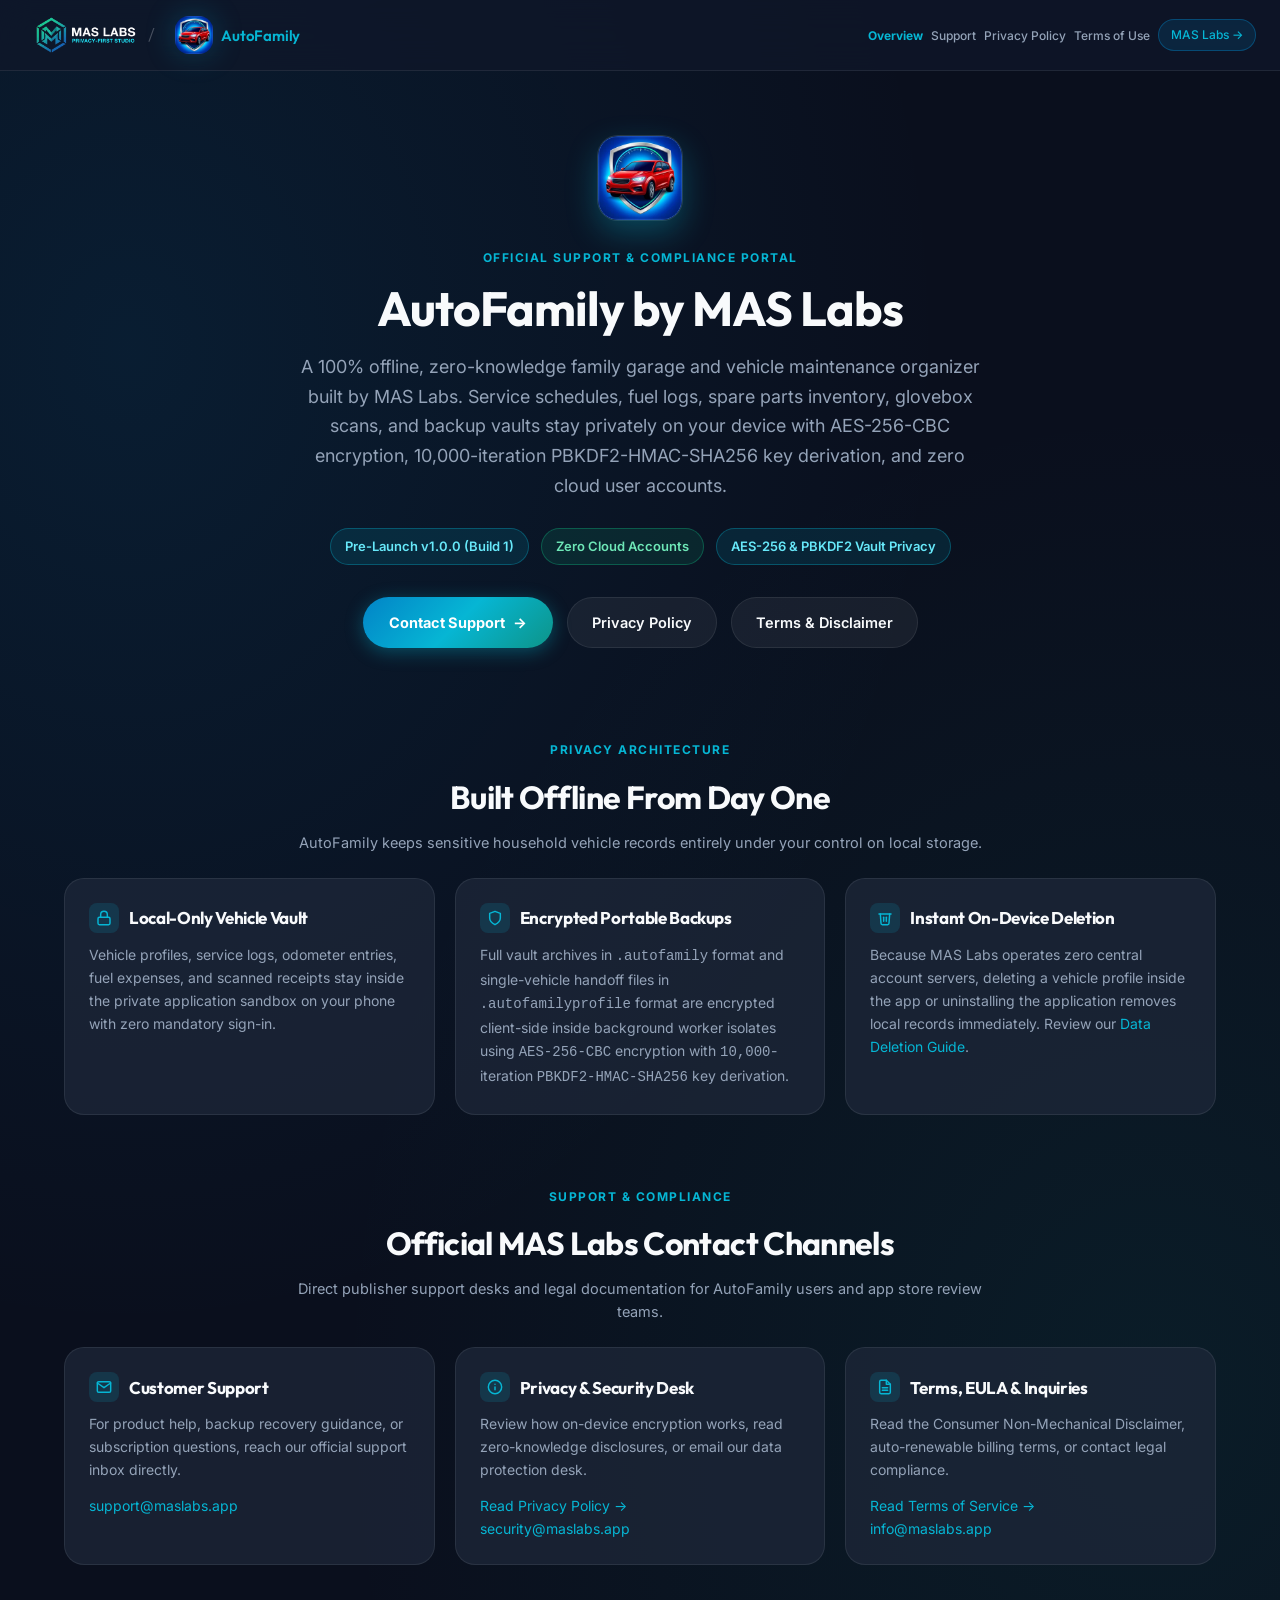
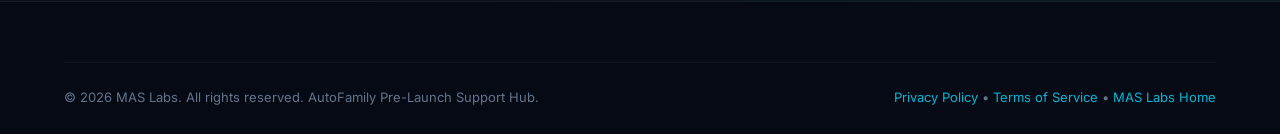
==== commit 442f1ed4: "Sync AutoFamily Handover v2.1 Icons, PBKDF2 Legal Specs, and Manifest [2026-11-15 20:01 GST]" ====
--- a/autofamily/index.html
+++ b/autofamily/index.html
@@ -14,7 +14,7 @@
   <meta property="og:title" content="AutoFamily by MAS Labs | Official Support &amp; Compliance Hub">
   <meta property="og:description" content="100% offline encrypted vehicle maintenance, service logs, and family document organizer by MAS Labs. Zero cloud accounts and zero ad trackers.">
   <meta property="og:url" content="https://maslabs.app/autofamily/">
-  <meta property="og:image" content="https://maslabs.app/autofamily/assets/og-banner.png">
+  <meta property="og:image" content="https://maslabs.app/autofamily/assets/og-banner.png?v=2">
   <meta property="og:image:width" content="1200">
   <meta property="og:image:height" content="630">
   <meta property="og:image:alt" content="AutoFamily Offline Encrypted Vehicle Vault by MAS Labs">
@@ -24,21 +24,19 @@
   <meta name="twitter:card" content="summary_large_image">
   <meta name="twitter:title" content="AutoFamily by MAS Labs | Official Support &amp; Compliance Hub">
   <meta name="twitter:description" content="100% offline encrypted vehicle maintenance, service logs, and family document organizer by MAS Labs.">
-  <meta name="twitter:image" content="https://maslabs.app/autofamily/assets/og-banner.png">
+  <meta name="twitter:image" content="https://maslabs.app/autofamily/assets/og-banner.png?v=2">
 
   <!-- Favicons & App Icons -->
-  <link rel="icon" type="image/svg+xml" href="/autofamily/assets/autofamily-icon.svg">
-  <link rel="icon" type="image/png" sizes="32x32" href="/favicon-32x32.png">
-  <link rel="icon" type="image/png" sizes="16x16" href="/favicon-16x16.png">
-  <link rel="apple-touch-icon" sizes="180x180" href="/apple-touch-icon.png">
-  <link rel="shortcut icon" href="/favicon.ico">
+  <link rel="icon" type="image/png" sizes="32x32" href="/autofamily/assets/favicon-32x32.png?v=2">
+  <link rel="icon" type="image/png" sizes="16x16" href="/autofamily/assets/favicon-16x16.png?v=2">
+  <link rel="apple-touch-icon" sizes="180x180" href="/autofamily/assets/apple-touch-icon.png?v=2">
 
   <link rel="preconnect" href="https://fonts.googleapis.com">
   <link rel="preconnect" href="https://fonts.gstatic.com" crossorigin>
   <link href="https://fonts.googleapis.com/css2?family=Inter:wght@300;400;500;600;700&family=Outfit:wght@500;600;700;800&display=swap" rel="stylesheet">
 
   <link rel="stylesheet" href="/styles.css?v=276.1">
-  <link rel="stylesheet" href="/autofamily/autofamily.css?v=1">
+  <link rel="stylesheet" href="/autofamily/autofamily.css?v=2">
 </head>
 <body>
 
@@ -52,7 +50,10 @@
         </picture>
         <span class="nav-brand-divider">/</span>
         <span class="nav-product-group">
-          <img src="/autofamily/assets/autofamily-icon-nav.png?v=1" alt="AutoFamily App Icon" class="nav-app-icon" width="28" height="28" decoding="async">
+          <picture class="brand-picture">
+            <source srcset="/autofamily/assets/autofamily-icon-nav.webp?v=2" type="image/webp">
+            <img src="/autofamily/assets/autofamily-icon-nav.png?v=2" alt="AutoFamily App Icon" class="nav-app-icon" width="28" height="28" decoding="async">
+          </picture>
           <span class="nav-product-tag">AutoFamily</span>
         </span>
       </a>
@@ -73,19 +74,22 @@
     <!-- Hero Overview Section -->
     <section class="af-hero">
       <div class="af-hero-icon-wrap">
-        <img src="/autofamily/assets/autofamily-icon-nav.png?v=1" alt="AutoFamily by MAS Labs" class="af-hero-icon" width="84" height="84">
+        <picture>
+          <source srcset="/autofamily/assets/autofamily-icon-hero.webp?v=2" type="image/webp">
+          <img src="/autofamily/assets/autofamily-icon-hero.png?v=2" alt="AutoFamily by MAS Labs" class="af-hero-icon" width="84" height="84" decoding="async">
+        </picture>
       </div>
 
       <span class="section-tag">Official Support &amp; Compliance Portal</span>
       <h1 class="af-hero-title">AutoFamily by MAS Labs</h1>
       <p class="af-hero-subtitle">
-        A 100% offline, zero-knowledge vehicle maintenance and family vehicle organizer built by MAS Labs. Service records, registration scans, insurance documents, and backup vaults stay privately on your device with AES-256 encryption and zero cloud user accounts.
+        A 100% offline, zero-knowledge family garage and vehicle maintenance organizer built by MAS Labs. Service schedules, fuel logs, spare parts inventory, glovebox scans, and backup vaults stay privately on your device with AES-256-CBC encryption, 10,000-iteration PBKDF2-HMAC-SHA256 key derivation, and zero cloud user accounts.
       </p>
 
       <div class="af-status-row">
         <span class="af-pill" id="afVersionBadge">Pre-Launch v1.0.0 (Build 1)</span>
         <span class="af-pill af-pill-emerald">Zero Cloud Accounts</span>
-        <span class="af-pill">AES-256 Vault Privacy</span>
+        <span class="af-pill">AES-256 &amp; PBKDF2 Vault Privacy</span>
       </div>
 
       <div class="af-cta-row">
@@ -127,7 +131,7 @@
             </span>
             <span>Encrypted Portable Backups</span>
           </h3>
-          <p>Full vault archives (<code>.autofamily</code>) and single-vehicle handoff files (<code>.autofamilyprofile</code>) are encrypted client-side using AES-256 with PBKDF2-SHA256 key derivation.</p>
+          <p>Full vault archives in <code>.autofamily</code> format and single-vehicle handoff files in <code>.autofamilyprofile</code> format are encrypted client-side inside background worker isolates using <code>AES-256-CBC</code> encryption with <code>10,000</code>-iteration <code>PBKDF2-HMAC-SHA256</code> key derivation.</p>
         </article>
 
         <article class="af-card">
@@ -201,6 +205,6 @@
     </div>
   </footer>
 
-  <script src="/autofamily/autofamily.js?v=1" defer></script>
+  <script src="/autofamily/autofamily.js?v=2" defer></script>
 </body>
 </html>
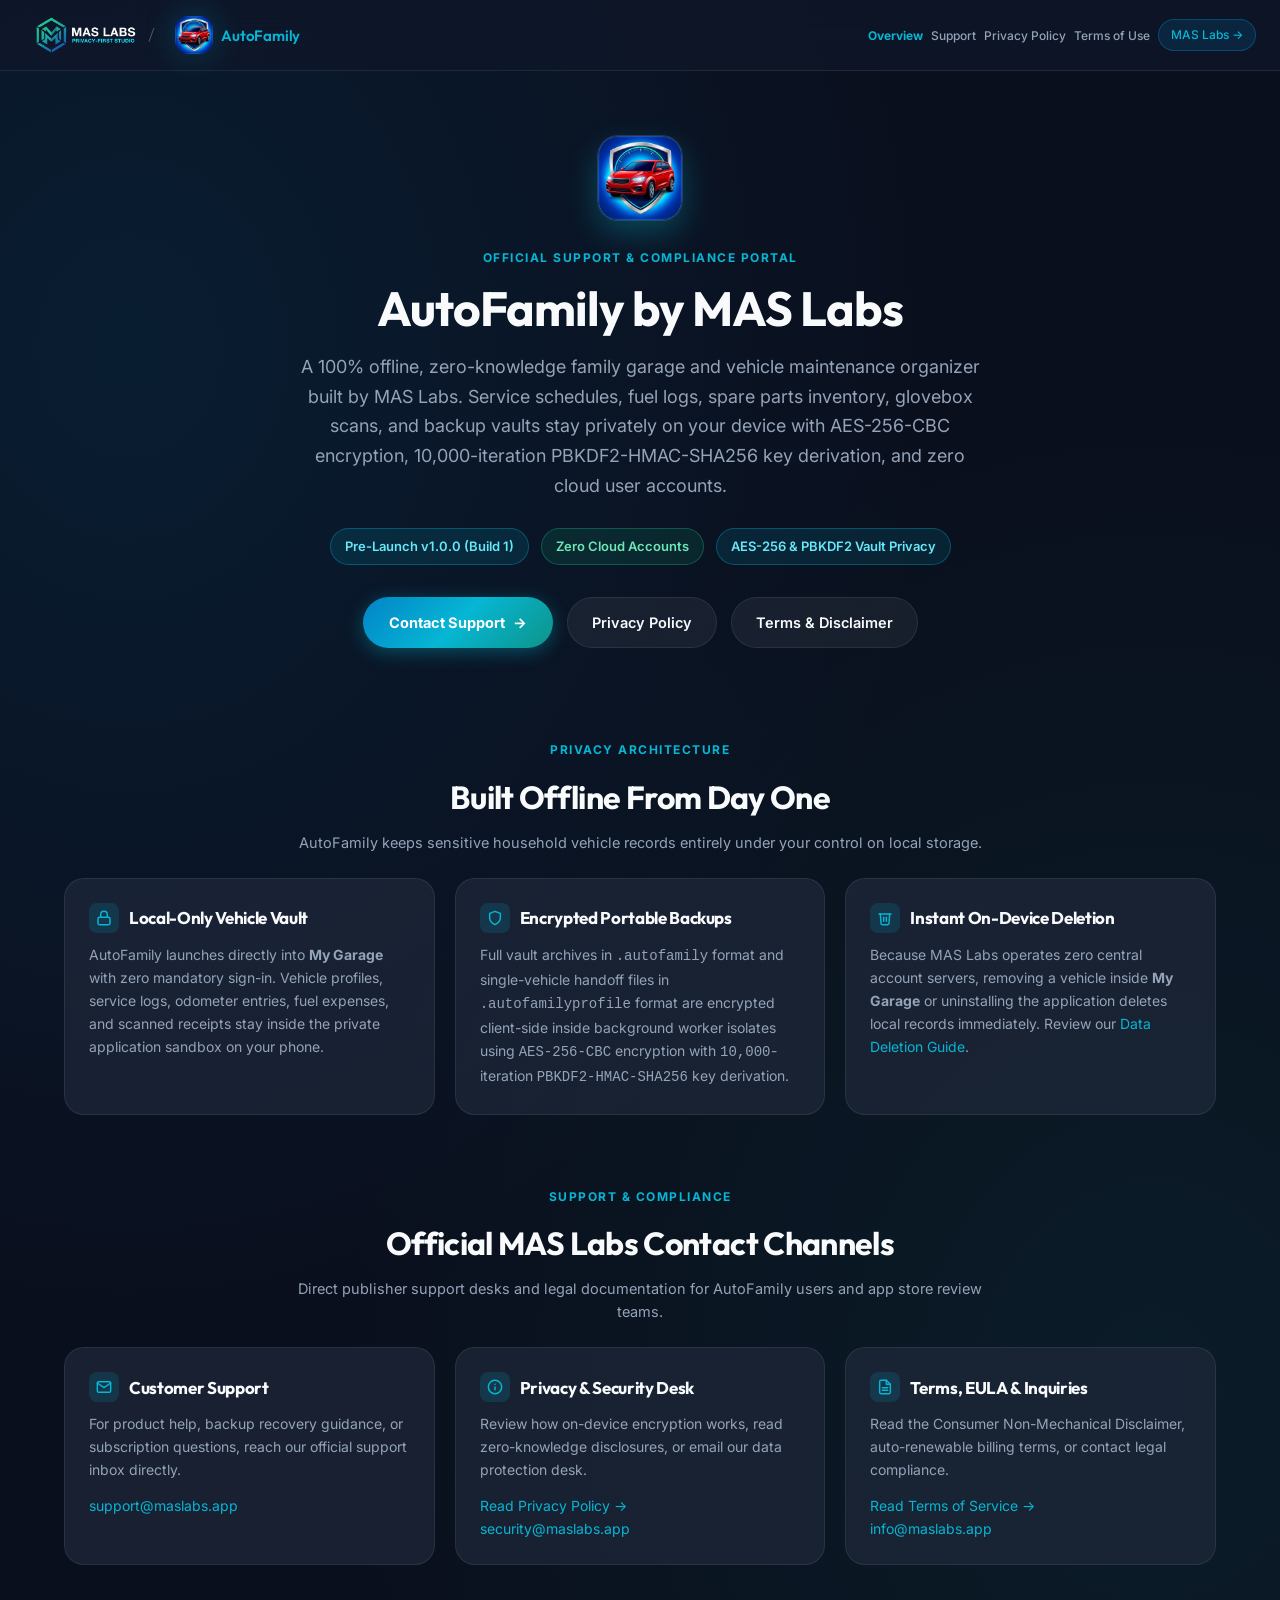
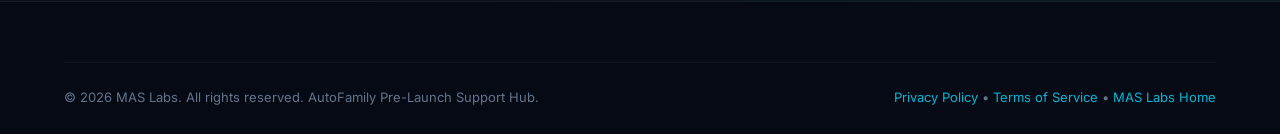
==== commit 4923d802: "Align AutoFamily My Garage Screen Copy for Handover Revision 2.2 [2026-11-15 21:19 GST]" ====
--- a/autofamily/index.html
+++ b/autofamily/index.html
@@ -121,7 +121,7 @@
             </span>
             <span>Local-Only Vehicle Vault</span>
           </h3>
-          <p>Vehicle profiles, service logs, odometer entries, fuel expenses, and scanned receipts stay inside the private application sandbox on your phone with zero mandatory sign-in.</p>
+          <p>AutoFamily launches directly into <strong>My Garage</strong> with zero mandatory sign-in. Vehicle profiles, service logs, odometer entries, fuel expenses, and scanned receipts stay inside the private application sandbox on your phone.</p>
         </article>
 
         <article class="af-card">
@@ -141,7 +141,7 @@
             </span>
             <span>Instant On-Device Deletion</span>
           </h3>
-          <p>Because MAS Labs operates zero central account servers, deleting a vehicle profile inside the app or uninstalling the application removes local records immediately. Review our <a href="/autofamily/privacy.html#data-deletion">Data Deletion Guide</a>.</p>
+          <p>Because MAS Labs operates zero central account servers, removing a vehicle inside <strong>My Garage</strong> or uninstalling the application deletes local records immediately. Review our <a href="/autofamily/privacy.html#data-deletion">Data Deletion Guide</a>.</p>
         </article>
       </div>
     </section>
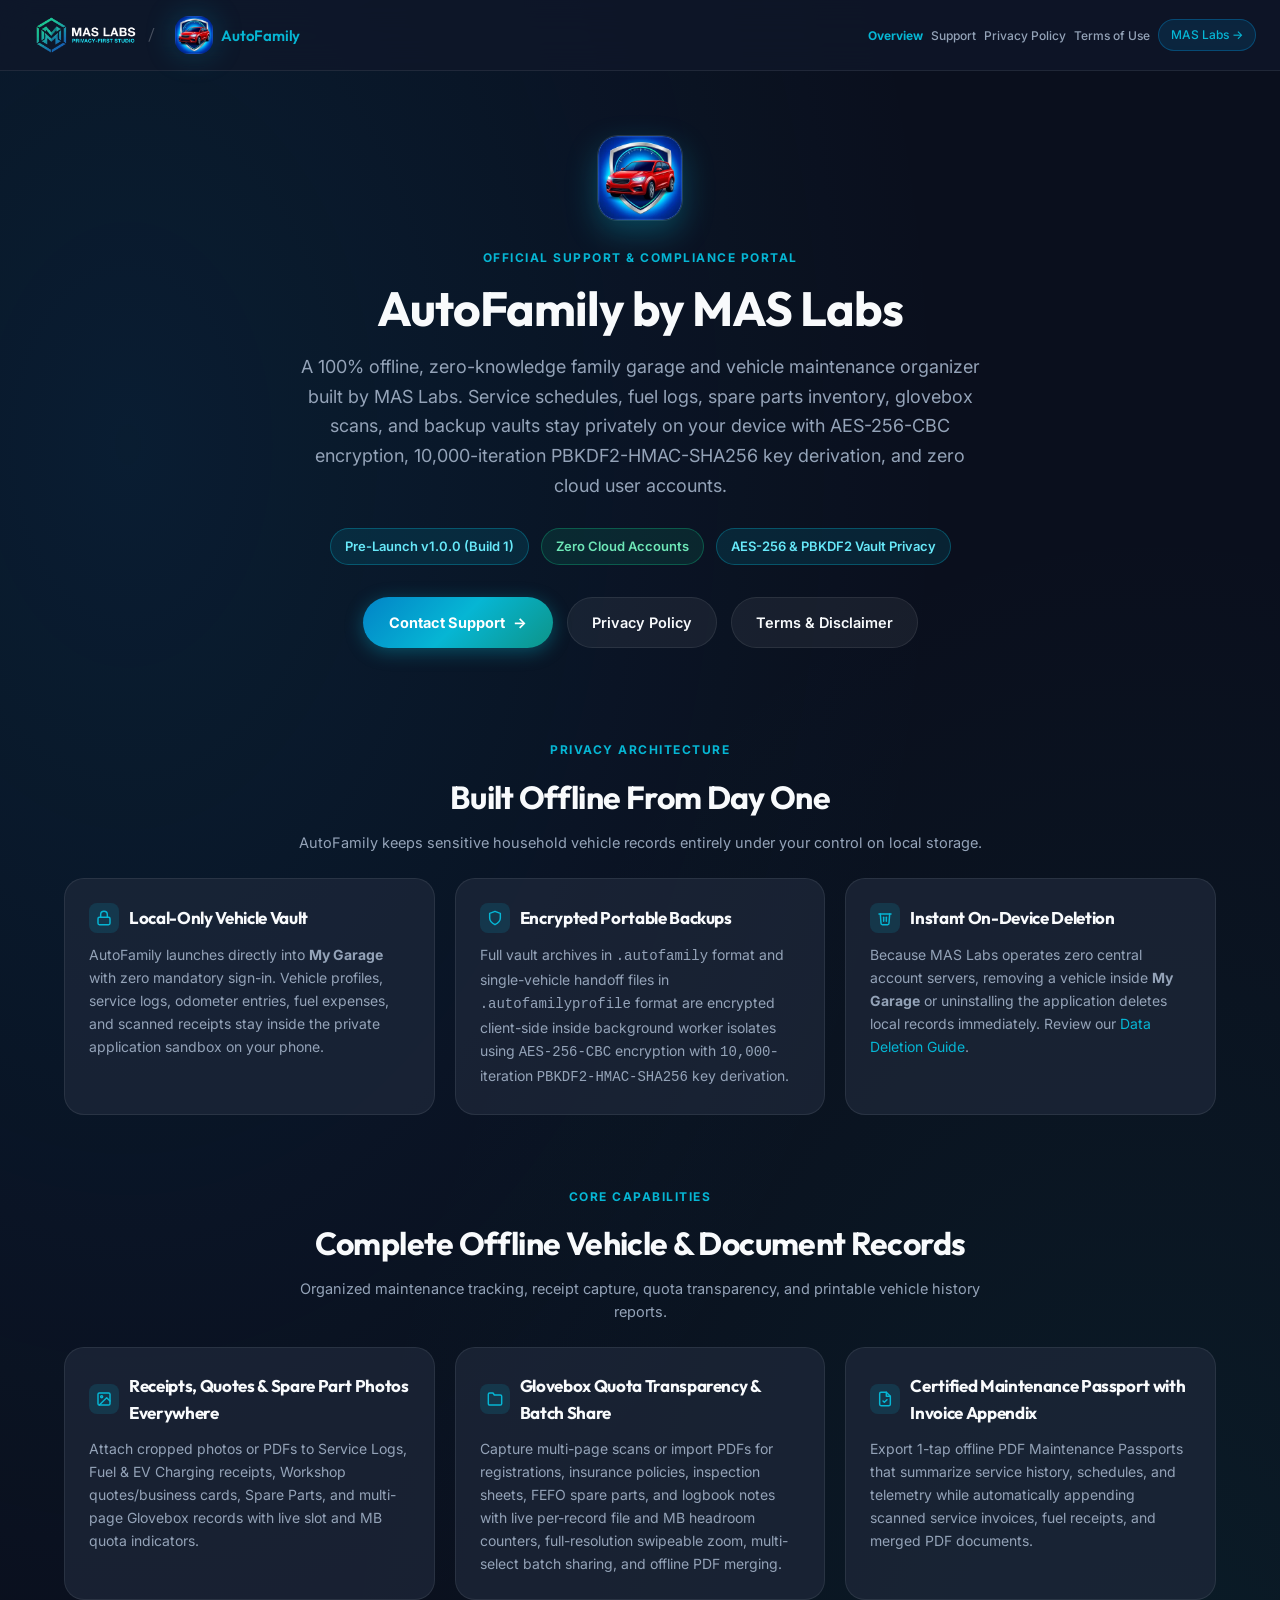
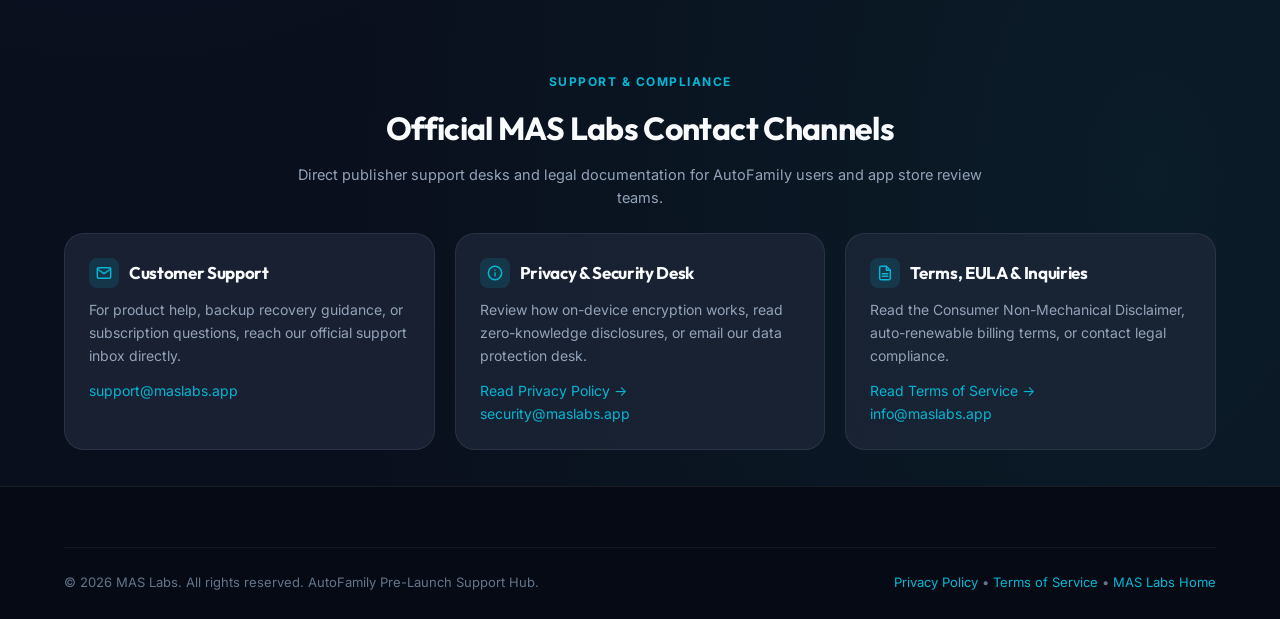
==== commit 3eb90599: "Sync AutoFamily Handover Revision 2.3 Android Photo Picker Privacy and Attachment Features [2026-11-" ====
--- a/autofamily/index.html
+++ b/autofamily/index.html
@@ -146,6 +146,47 @@
       </div>
     </section>
 
+    <!-- Shipped Attachment, Glovebox & Maintenance Passport Capabilities -->
+    <section id="capabilities" class="af-section" aria-labelledby="capabilities-heading">
+      <div class="af-section-header">
+        <span class="section-tag">Core Capabilities</span>
+        <h2 id="capabilities-heading">Complete Offline Vehicle &amp; Document Records</h2>
+        <p>Organized maintenance tracking, receipt capture, quota transparency, and printable vehicle history reports.</p>
+      </div>
+
+      <div class="af-grid">
+        <article class="af-card">
+          <h3>
+            <span class="af-icon-badge" aria-hidden="true">
+              <svg width="16" height="16" viewBox="0 0 24 24" fill="none" stroke="currentColor" stroke-width="2.2" stroke-linecap="round" stroke-linejoin="round"><rect x="3" y="3" width="18" height="18" rx="2"/><circle cx="8.5" cy="8.5" r="1.5"/><polyline points="21 15 16 10 5 21"/></svg>
+            </span>
+            <span>Receipts, Quotes &amp; Spare Part Photos Everywhere</span>
+          </h3>
+          <p>Attach cropped photos or PDFs to Service Logs, Fuel &amp; EV Charging receipts, Workshop quotes/business cards, Spare Parts, and multi-page Glovebox records with live slot and MB quota indicators.</p>
+        </article>
+
+        <article class="af-card">
+          <h3>
+            <span class="af-icon-badge" aria-hidden="true">
+              <svg width="16" height="16" viewBox="0 0 24 24" fill="none" stroke="currentColor" stroke-width="2.2" stroke-linecap="round" stroke-linejoin="round"><path d="M22 19a2 2 0 0 1-2 2H4a2 2 0 0 1-2-2V5a2 2 0 0 1 2-2h5l2 3h9a2 2 0 0 1 2 2z"/></svg>
+            </span>
+            <span>Glovebox Quota Transparency &amp; Batch Share</span>
+          </h3>
+          <p>Capture multi-page scans or import PDFs for registrations, insurance policies, inspection sheets, FEFO spare parts, and logbook notes with live per-record file and MB headroom counters, full-resolution swipeable zoom, multi-select batch sharing, and offline PDF merging.</p>
+        </article>
+
+        <article class="af-card">
+          <h3>
+            <span class="af-icon-badge" aria-hidden="true">
+              <svg width="16" height="16" viewBox="0 0 24 24" fill="none" stroke="currentColor" stroke-width="2.2" stroke-linecap="round" stroke-linejoin="round"><path d="M14 2H6a2 2 0 0 0-2 2v16a2 2 0 0 0 2 2h12a2 2 0 0 0 2-2V8z"/><polyline points="14 2 14 8 20 8"/><polyline points="9 15 11 17 15 13"/></svg>
+            </span>
+            <span>Certified Maintenance Passport with Invoice Appendix</span>
+          </h3>
+          <p>Export 1-tap offline PDF Maintenance Passports that summarize service history, schedules, and telemetry while automatically appending scanned service invoices, fuel receipts, and merged PDF documents.</p>
+        </article>
+      </div>
+    </section>
+
     <!-- Official Support & Legal Compliance Hub -->
     <section id="support" class="af-section" aria-labelledby="support-heading">
       <div class="af-section-header">
